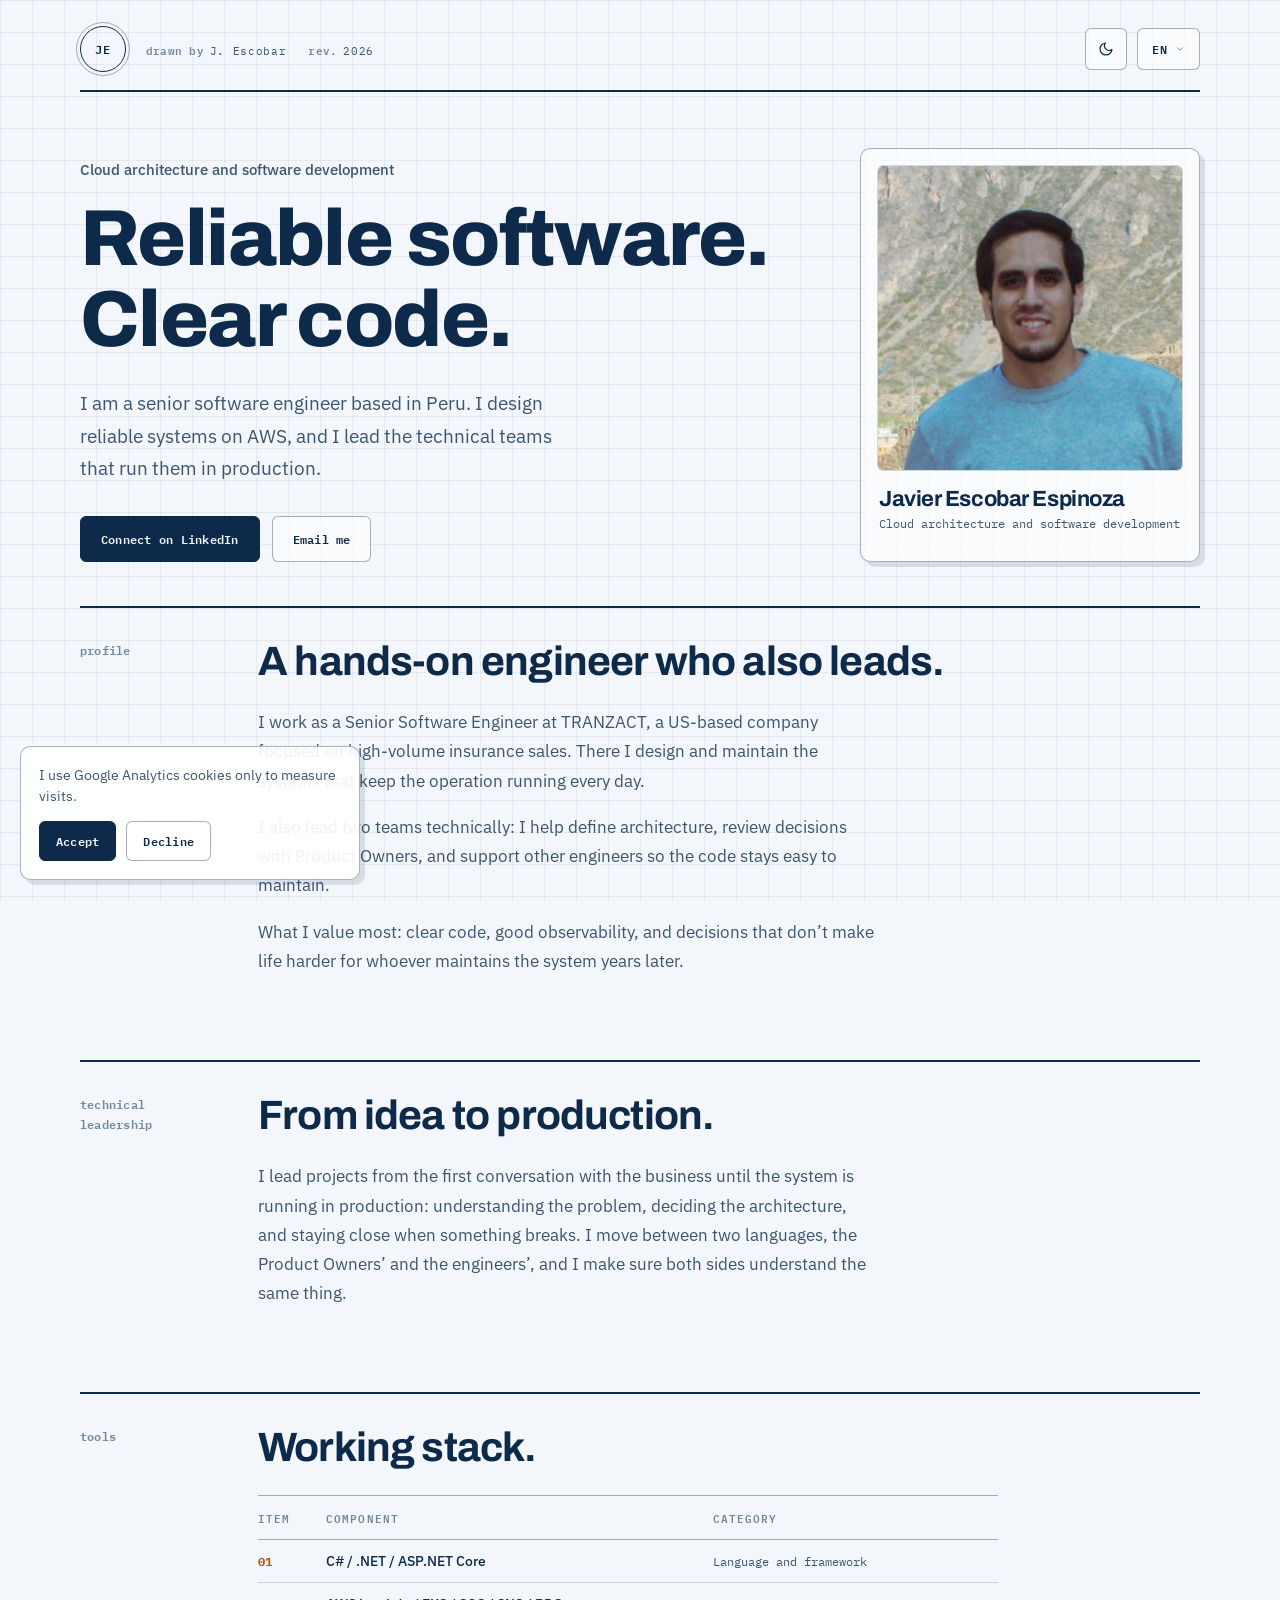
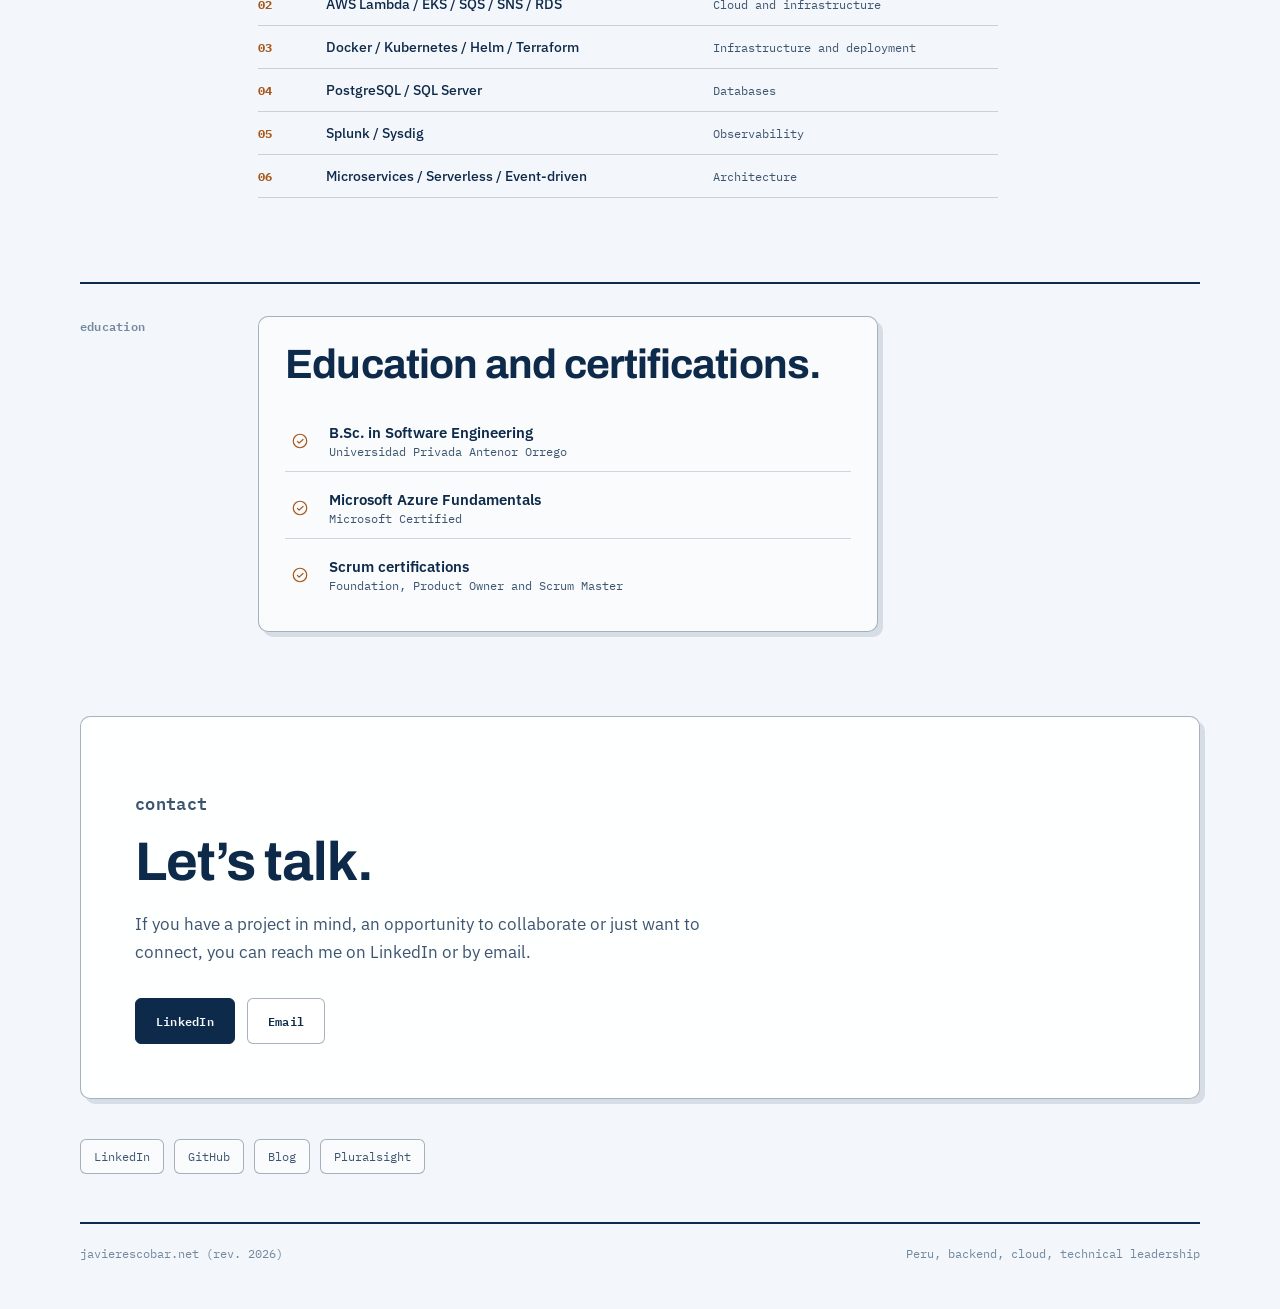
==== en/index.html @ bfb64c65 "Redesign site with blueprint identity, rewrite content, and improve SEO Visual: technical blueprint " ====
<!DOCTYPE html>
<html lang="en" data-theme="dark">

<head>
    <meta charset="UTF-8" />
    <meta name="viewport" content="width=device-width, initial-scale=1.0" />

    <!-- Google Analytics with consent mode: no cookies until the visitor accepts. -->
    <script>
        window.dataLayer = window.dataLayer || [];
        function gtag() { dataLayer.push(arguments); }
        gtag('consent', 'default', {
            analytics_storage: 'denied',
            ad_storage: 'denied',
            ad_user_data: 'denied',
            ad_personalization: 'denied'
        });
        gtag('js', new Date());
        gtag('config', 'G-T27PDGQ6QC');
    </script>
    <script async src="https://www.googletagmanager.com/gtag/js?id=G-T27PDGQ6QC"></script>

    <meta name="description"
        content="Javier Escobar Espinoza, senior software engineer and technical lead based in Peru. Cloud architecture and software development: reliable systems on AWS, from idea to production." />
    <meta name="author" content="Javier Escobar Espinoza" />
    <meta name="theme-color" content="#0e2a4a" />
    <link rel="canonical" href="https://javierescobar.net/en/" />
    <link rel="alternate" hreflang="es" href="https://javierescobar.net/" />
    <link rel="alternate" hreflang="en" href="https://javierescobar.net/en/" />
    <link rel="alternate" hreflang="x-default" href="https://javierescobar.net/" />

    <meta property="og:type" content="profile" />
    <meta property="og:locale" content="en_US" />
    <meta property="og:title" content="Javier Escobar Espinoza, Senior Software Engineer & Technical Lead" />
    <meta property="og:description"
        content="Cloud architecture and software development: reliable systems on AWS, from idea to production." />
    <meta property="og:url" content="https://javierescobar.net/en/" />
    <meta property="og:image" content="https://javierescobar.net/images/javier.jpg" />
    <meta name="twitter:card" content="summary" />
    <meta name="twitter:title" content="Javier Escobar Espinoza, Senior Software Engineer & Technical Lead" />
    <meta name="twitter:description"
        content="Cloud architecture and software development: reliable systems on AWS, from idea to production." />
    <meta name="twitter:image" content="https://javierescobar.net/images/javier.jpg" />

    <title>Javier Escobar Espinoza, Senior Software Engineer & Technical Lead</title>
    <link rel="apple-touch-icon" sizes="180x180" href="/apple-touch-icon.png">
    <link rel="icon" type="image/png" sizes="32x32" href="/favicon-32x32.png">
    <link rel="icon" type="image/png" sizes="16x16" href="/favicon-16x16.png">
    <link rel="manifest" href="/site.webmanifest">
    <link rel="preconnect" href="https://fonts.googleapis.com" />
    <link rel="preconnect" href="https://fonts.gstatic.com" crossorigin />
    <link href="https://fonts.googleapis.com/css2?family=Archivo:wght@700;800&family=IBM+Plex+Mono:wght@400;600;700&family=IBM+Plex+Sans:wght@400;500;600&display=swap"
        rel="stylesheet" />
    <link rel="stylesheet" href="/styles.css" />

    <script>
        // Set theme before paint to avoid a flash of the wrong print.
        (function () {
            try {
                var saved = localStorage.getItem('theme');
                var prefersLight = window.matchMedia('(prefers-color-scheme: light)').matches;
                var theme = saved || (prefersLight ? 'light' : 'dark');
                document.documentElement.setAttribute('data-theme', theme);
            } catch (e) { }
        })();
    </script>

    <script type="application/ld+json">
        {
            "@context": "https://schema.org",
            "@type": "Person",
            "name": "Javier Escobar Espinoza",
            "url": "https://javierescobar.net/",
            "image": "https://javierescobar.net/images/javier.jpg",
            "jobTitle": "Senior Software Engineer & Technical Lead",
            "worksFor": {
                "@type": "Organization",
                "name": "TRANZACT"
            },
            "alumniOf": {
                "@type": "CollegeOrUniversity",
                "name": "Universidad Privada Antenor Orrego"
            },
            "address": {
                "@type": "PostalAddress",
                "addressCountry": "PE"
            },
            "sameAs": [
                "https://linkedin.com/in/javierescobare",
                "https://github.com/javierescobare",
                "https://blog.javierescobar.net",
                "https://app.pluralsight.com/profile/javierescobare"
            ],
            "knowsAbout": [
                "Cloud Architecture",
                ".NET",
                "AWS",
                "Backend Engineering",
                "Distributed Systems",
                "Microservices",
                "Serverless",
                "Event-driven Architecture",
                "Technical Leadership",
                "Software Architecture"
            ]
        }
    </script>
</head>

<body>
    <div class="page-shell">
        <header class="masthead" aria-label="Site header">
            <a class="brand-mark" href="/en/" aria-label="Home, Javier Escobar Espinoza">
                <span>JE</span>
            </a>

            <div class="title-block" aria-hidden="true">
                <span class="tb-field"><b>drawn by</b><span>J. Escobar</span></span>
                <span class="tb-field tb-rev"><b>rev.</b><span id="revYear">2026</span></span>
            </div>

            <div class="masthead-controls">
                <button class="theme-toggle" id="themeToggle" type="button" aria-label="Toggle theme">
                    <svg class="icon-sun" width="16" height="16" viewBox="0 0 24 24" fill="none"
                        stroke="currentColor" stroke-width="1.8" stroke-linecap="round" stroke-linejoin="round"
                        aria-hidden="true">
                        <circle cx="12" cy="12" r="4"></circle>
                        <path
                            d="M12 2v2M12 20v2M4.9 4.9l1.4 1.4M17.7 17.7l1.4 1.4M2 12h2M20 12h2M4.9 19.1l1.4-1.4M17.7 6.3l1.4-1.4">
                        </path>
                    </svg>
                    <svg class="icon-moon" width="16" height="16" viewBox="0 0 24 24" fill="none"
                        stroke="currentColor" stroke-width="1.8" stroke-linecap="round" stroke-linejoin="round"
                        aria-hidden="true">
                        <path d="M21 12.8A9 9 0 1 1 11.2 3a7 7 0 0 0 9.8 9.8z"></path>
                    </svg>
                </button>

                <div class="lang-dropdown" id="langDropdown">
                    <button class="lang-selected" id="langSelected" type="button" aria-haspopup="true"
                        aria-expanded="false" aria-controls="langMenu" aria-label="Language">
                        <span class="lang-code">EN</span>
                        <span class="lang-chevron" aria-hidden="true">
                            <svg width="10" height="10" viewBox="0 0 24 24" fill="none" stroke="currentColor"
                                stroke-width="2.4" stroke-linecap="round" stroke-linejoin="round">
                                <path d="M6 9l6 6 6-6"></path>
                            </svg>
                        </span>
                    </button>
                    <div class="lang-menu" id="langMenu" aria-label="Language">
                        <a class="lang-option" href="/" hreflang="es">Español</a>
                        <a class="lang-option active" href="/en/" aria-current="page">English</a>
                    </div>
                </div>
            </div>
        </header>

        <main>
            <section class="hero" aria-labelledby="hero-title">
                <div class="hero-copy">
                    <p class="eyebrow">Cloud architecture and software development</p>
                    <h1 id="hero-title">Reliable software. Clear code.</h1>
                    <p class="hero-lede">I am a senior software engineer based in Peru. I design reliable systems on
                        AWS, and I lead the technical teams that run them in production.</p>

                    <div class="hero-actions">
                        <a class="btn btn-primary" href="https://linkedin.com/in/javierescobare" target="_blank"
                            rel="noopener">Connect on LinkedIn</a>
                        <a class="btn btn-secondary" href="mailto:javier@javierescobar.net">Email me</a>
                    </div>
                </div>

                <aside class="identity-card" aria-label="Professional snapshot">
                    <div class="portrait-frame">
                        <img src="/images/javier.jpg" alt="Portrait of Javier Escobar Espinoza" width="296"
                            height="296" />
                    </div>
                    <div class="identity-meta">
                        <p class="identity-name">Javier Escobar Espinoza</p>
                        <p class="identity-role">Cloud architecture and software development</p>
                    </div>
                </aside>
            </section>

            <section class="sheet sheet-rule reveal" aria-labelledby="about-title">
                <div class="sheet-tab">
                    <p class="section-kicker">profile</p>
                </div>
                <div class="sheet-body">
                    <h2 id="about-title">A hands-on engineer who also leads.</h2>
                    <div class="prose-block">
                        <p>I work as a Senior Software Engineer at TRANZACT, a US-based company focused on high-volume
                            insurance sales. There I design and maintain the systems that keep the operation running
                            every day.</p>
                        <p>I also lead two teams technically: I help define architecture, review decisions with
                            Product Owners, and support other engineers so the code stays easy to maintain.</p>
                        <p>What I value most: clear code, good observability, and decisions that don’t make life
                            harder for whoever maintains the system years later.</p>
                    </div>
                </div>
            </section>

            <section class="sheet sheet-rule reveal" aria-labelledby="leadership-title">
                <div class="sheet-tab">
                    <p class="section-kicker">technical leadership</p>
                </div>
                <div class="sheet-body">
                    <h2 id="leadership-title">From idea to production.</h2>
                    <div class="prose-block">
                        <p>I lead projects from the first conversation with the business until the system is running
                            in production: understanding the problem, deciding the architecture, and staying close
                            when something breaks. I move between two languages, the Product Owners’ and the
                            engineers’, and I make sure both sides understand the same thing.</p>
                    </div>
                </div>
            </section>

            <section class="sheet sheet-rule reveal" aria-labelledby="stack-title">
                <div class="sheet-tab">
                    <p class="section-kicker">tools</p>
                </div>
                <div class="sheet-body">
                    <h2 id="stack-title">Working stack.</h2>
                    <div class="bom" role="table" aria-label="Technology stack">
                        <div class="bom-row bom-head" role="row">
                            <span role="columnheader">ITEM</span>
                            <span role="columnheader">Component</span>
                            <span role="columnheader">Category</span>
                        </div>
                        <div class="bom-body" role="rowgroup">
                            <div class="bom-row" role="row">
                                <span class="bom-num">01</span>
                                <span>C# / .NET / ASP.NET Core</span>
                                <span>Language and framework</span>
                            </div>
                            <div class="bom-row" role="row">
                                <span class="bom-num">02</span>
                                <span>AWS Lambda / EKS / SQS / SNS / RDS</span>
                                <span>Cloud and infrastructure</span>
                            </div>
                            <div class="bom-row" role="row">
                                <span class="bom-num">03</span>
                                <span>Docker / Kubernetes / Helm / Terraform</span>
                                <span>Infrastructure and deployment</span>
                            </div>
                            <div class="bom-row" role="row">
                                <span class="bom-num">04</span>
                                <span>PostgreSQL / SQL Server</span>
                                <span>Databases</span>
                            </div>
                            <div class="bom-row" role="row">
                                <span class="bom-num">05</span>
                                <span>Splunk / Sysdig</span>
                                <span>Observability</span>
                            </div>
                            <div class="bom-row" role="row">
                                <span class="bom-num">06</span>
                                <span>Microservices / Serverless / Event-driven</span>
                                <span>Architecture</span>
                            </div>
                        </div>
                    </div>
                </div>
            </section>

            <section class="sheet sheet-rule reveal" aria-labelledby="credentials-title">
                <div class="sheet-tab">
                    <p class="section-kicker">education</p>
                </div>
                <div class="sheet-body">
                    <div class="credentials-card">
                        <h2 id="credentials-title">Education and certifications.</h2>
                        <div class="credential-list">
                            <article>
                                <span class="seal" aria-hidden="true">
                                    <svg width="18" height="18" viewBox="0 0 24 24" fill="none" stroke="currentColor"
                                        stroke-width="1.6">
                                        <circle cx="12" cy="12" r="9"></circle>
                                        <path d="M8.5 12.5l2.3 2.3L16 10" stroke-linecap="round"
                                            stroke-linejoin="round"></path>
                                    </svg>
                                </span>
                                <div>
                                    <h3>B.Sc. in Software Engineering</h3>
                                    <p>Universidad Privada Antenor Orrego</p>
                                </div>
                            </article>
                            <article>
                                <span class="seal" aria-hidden="true">
                                    <svg width="18" height="18" viewBox="0 0 24 24" fill="none" stroke="currentColor"
                                        stroke-width="1.6">
                                        <circle cx="12" cy="12" r="9"></circle>
                                        <path d="M8.5 12.5l2.3 2.3L16 10" stroke-linecap="round"
                                            stroke-linejoin="round"></path>
                                    </svg>
                                </span>
                                <div>
                                    <h3>Microsoft Azure Fundamentals</h3>
                                    <p>Microsoft Certified</p>
                                </div>
                            </article>
                            <article>
                                <span class="seal" aria-hidden="true">
                                    <svg width="18" height="18" viewBox="0 0 24 24" fill="none" stroke="currentColor"
                                        stroke-width="1.6">
                                        <circle cx="12" cy="12" r="9"></circle>
                                        <path d="M8.5 12.5l2.3 2.3L16 10" stroke-linecap="round"
                                            stroke-linejoin="round"></path>
                                    </svg>
                                </span>
                                <div>
                                    <h3>Scrum certifications</h3>
                                    <p>Foundation, Product Owner and Scrum Master</p>
                                </div>
                            </article>
                        </div>
                    </div>
                </div>
            </section>

            <section class="contact-card reveal" aria-labelledby="contact-title">
                <p class="section-kicker">contact</p>
                <h2 id="contact-title">Let’s talk.</h2>
                <p>If you have a project in mind, an opportunity to collaborate or just want to connect, you can
                    reach me on LinkedIn or by email.</p>
                <div class="contact-links">
                    <a class="btn btn-primary" href="https://linkedin.com/in/javierescobare" target="_blank"
                        rel="noopener">LinkedIn</a>
                    <a class="btn btn-quiet" href="mailto:javier@javierescobar.net">Email</a>
                </div>
            </section>

            <nav class="socials" aria-label="External links">
                <a href="https://linkedin.com/in/javierescobare" target="_blank" rel="noopener">LinkedIn</a>
                <a href="https://github.com/javierescobare" target="_blank" rel="noopener">GitHub</a>
                <a href="https://blog.javierescobar.net" target="_blank" rel="noopener">Blog</a>
                <a href="https://app.pluralsight.com/profile/javierescobare" target="_blank"
                    rel="noopener">Pluralsight</a>
            </nav>
        </main>

        <footer class="footer">
            <span id="footerRev">javierescobar.net (rev. 2026)</span>
            <span>Peru, backend, cloud, technical leadership</span>
        </footer>
    </div>

    <div class="consent-banner" id="consentBanner" hidden>
        <p>I use Google Analytics cookies only to measure visits.</p>
        <div class="consent-actions">
            <button class="btn btn-primary" id="consentAccept" type="button">Accept</button>
            <button class="btn btn-quiet" id="consentDecline" type="button">Decline</button>
        </div>
    </div>

    <script src="/script.js" defer></script>
</body>

</html>
---- styles.css ----
:root {
    --radius-lg: 10px;
    --radius-md: 6px;
    --ease-out: cubic-bezier(0.23, 1, 0.32, 1);
}

/* ============ Blueprint (dark) ============ */
[data-theme="dark"] {
    --bg: #0e2a4a;
    --bg-strong: #0a2038;
    --surface: rgba(20, 47, 76, 0.66);
    --surface-solid: rgba(17, 41, 68, 0.92);
    --ink: #eaf3ff;
    --muted: #9fc1e0;
    --faint: #5c84a8;
    --line: rgba(234, 243, 255, 0.16);
    --line-strong: rgba(234, 243, 255, 0.34);
    --grid-line: rgba(234, 243, 255, 0.055);
    --accent: #ff9f45;
    --accent-deep: #d97c2b;
    --stamp: #e1614f;
    --shadow-offset: 5px 5px 0 rgba(0, 0, 0, 0.28);
}

/* ============ Whiteprint (light) ============ */
[data-theme="light"] {
    --bg: #f3f6fa;
    --bg-strong: #ffffff;
    --surface: rgba(255, 255, 255, 0.6);
    --surface-solid: rgba(255, 255, 255, 0.92);
    --ink: #0e2a4a;
    --muted: #3d5570;
    --faint: #71889f;
    --line: rgba(14, 42, 74, 0.18);
    --line-strong: rgba(14, 42, 74, 0.36);
    --grid-line: rgba(14, 42, 74, 0.06);
    --accent: #a8571a;
    --accent-deep: #7c3f10;
    --stamp: #ab3a3a;
    --shadow-offset: 5px 5px 0 rgba(14, 42, 74, 0.12);
}

*,
*::before,
*::after {
    box-sizing: border-box;
    margin: 0;
    padding: 0;
}

html {
    background: var(--bg);
}

@media (prefers-reduced-motion: no-preference) {
    html {
        scroll-behavior: smooth;
    }
}

body {
    min-height: 100vh;
    color: var(--ink);
    font-family: "IBM Plex Sans", sans-serif;
    background: var(--bg);
    overflow-x: hidden;
    transition: background 400ms var(--ease-out), color 400ms var(--ease-out);
}

body::before {
    content: "";
    position: fixed;
    inset: 0;
    pointer-events: none;
    background-image:
        linear-gradient(var(--grid-line) 1px, transparent 1px),
        linear-gradient(90deg, var(--grid-line) 1px, transparent 1px);
    background-size: 32px 32px;
    z-index: 0;
}

a {
    color: inherit;
}

button,
a {
    -webkit-tap-highlight-color: transparent;
}

:focus-visible {
    outline: 3px solid color-mix(in srgb, var(--accent) 55%, transparent);
    outline-offset: 4px;
    border-radius: 3px;
}

.page-shell {
    width: min(1120px, calc(100% - 40px));
    margin: 0 auto;
    padding: 26px 0 48px;
    position: relative;
    z-index: 1;
}

/* ============ Masthead / title block ============ */
.masthead {
    display: grid;
    grid-template-columns: auto 1fr auto;
    align-items: center;
    gap: 20px;
    padding-bottom: 18px;
    margin-bottom: 56px;
    border-bottom: 2px solid var(--ink);
}

.brand-mark {
    position: relative;
    width: 46px;
    height: 46px;
    display: inline-grid;
    place-items: center;
    border-radius: 50%;
    border: 1.5px solid var(--ink);
    color: var(--ink);
    text-decoration: none;
    font-family: "IBM Plex Mono", monospace;
    font-size: 12px;
    font-weight: 600;
    letter-spacing: 0.06em;
    transition: transform 160ms var(--ease-out);
}

.brand-mark::before {
    content: "";
    position: absolute;
    inset: -5px;
    border: 1px solid var(--line-strong);
    border-radius: 50%;
}

.title-block {
    display: flex;
    align-items: baseline;
    gap: 22px;
    min-width: 0;
    overflow: hidden;
    font-family: "IBM Plex Mono", monospace;
    font-size: 11px;
    letter-spacing: 0.06em;
}

.tb-field {
    display: inline-flex;
    align-items: baseline;
    gap: 6px;
    white-space: nowrap;
    color: var(--muted);
}

.tb-field b {
    color: var(--faint);
    font-weight: 600;
    letter-spacing: 0.02em;
}

.masthead-controls {
    display: inline-flex;
    align-items: center;
    gap: 10px;
}

.theme-toggle {
    width: 42px;
    height: 42px;
    display: inline-grid;
    place-items: center;
    border: 1.5px solid var(--line-strong);
    border-radius: var(--radius-md);
    background: var(--surface);
    color: var(--ink);
    cursor: pointer;
    transition: border-color 160ms var(--ease-out), transform 160ms var(--ease-out), background 160ms var(--ease-out);
}

.theme-toggle:active {
    transform: scale(0.94);
}

.icon-sun {
    display: none;
}

.icon-moon {
    display: block;
}

[data-theme="dark"] .icon-sun {
    display: block;
}

[data-theme="dark"] .icon-moon {
    display: none;
}

/* ============ Language dropdown ============ */
.lang-dropdown {
    position: relative;
}

.lang-selected,
.lang-option {
    appearance: none;
    border: 0;
    font: inherit;
}

.lang-selected {
    display: inline-flex;
    align-items: center;
    gap: 7px;
    height: 42px;
    border: 1.5px solid var(--line-strong);
    border-radius: var(--radius-md);
    padding: 0 14px;
    background: var(--surface);
    color: var(--ink);
    cursor: pointer;
    font-family: "IBM Plex Mono", monospace;
    font-size: 12px;
    font-weight: 600;
    letter-spacing: 0.08em;
    transition: border-color 160ms var(--ease-out), transform 160ms var(--ease-out), background 160ms var(--ease-out);
}

.lang-selected:active {
    transform: scale(0.97);
}

.lang-chevron {
    display: inline-flex;
    color: var(--faint);
    transition: transform 180ms var(--ease-out);
}

.lang-dropdown.open .lang-chevron {
    transform: rotate(180deg);
}

.lang-menu {
    position: absolute;
    top: calc(100% + 10px);
    right: 0;
    min-width: 150px;
    padding: 7px;
    border: 1.5px solid var(--line-strong);
    border-radius: var(--radius-md);
    background: var(--surface-solid);
    box-shadow: var(--shadow-offset);
    transform-origin: top right;
    opacity: 0;
    transform: translateY(-4px) scale(0.97);
    visibility: hidden;
    pointer-events: none;
    transition: opacity 160ms var(--ease-out), transform 160ms var(--ease-out), visibility 160ms var(--ease-out);
    z-index: 20;
}

.lang-dropdown.open .lang-menu {
    opacity: 1;
    transform: translateY(0) scale(1);
    visibility: visible;
    pointer-events: auto;
}

.lang-option {
    width: 100%;
    display: flex;
    align-items: center;
    gap: 10px;
    padding: 10px 11px;
    border-radius: 4px;
    color: var(--muted);
    background: transparent;
    cursor: pointer;
    font-family: "IBM Plex Mono", monospace;
    font-size: 12px;
    text-align: left;
    text-decoration: none;
    box-sizing: border-box;
    transition: background 140ms var(--ease-out), color 140ms var(--ease-out);
}

.lang-option.active {
    color: var(--accent);
    background: color-mix(in srgb, var(--accent) 14%, transparent);
}

/* ============ Typography ============ */
.eyebrow {
    color: var(--muted);
    font-family: "IBM Plex Sans", sans-serif;
    font-size: 15px;
    font-weight: 500;
}

.section-kicker {
    color: var(--faint);
    font-family: "IBM Plex Mono", monospace;
    font-size: 12px;
    font-weight: 600;
    letter-spacing: 0.02em;
}

h1,
h2 {
    font-family: "Archivo", sans-serif;
    letter-spacing: -0.02em;
    text-wrap: balance;
}

h1 {
    max-width: 16ch;
    font-size: clamp(2.7rem, 6.2vw, 5rem);
    font-weight: 800;
    line-height: 1.02;
}

h2 {
    font-size: clamp(1.7rem, 3.2vw, 2.7rem);
    font-weight: 700;
    line-height: 1.08;
}

/* ============ Hero ============ */
.hero {
    display: grid;
    grid-template-columns: minmax(0, 1fr) 340px;
    gap: 54px;
    align-items: end;
    padding-bottom: 44px;
}

.eyebrow {
    margin-bottom: 20px;
}

.hero-lede {
    max-width: 46ch;
    margin-top: 26px;
    color: var(--muted);
    font-size: clamp(1.02rem, 1.9vw, 1.2rem);
    line-height: 1.68;
}

.hero-actions,
.contact-links {
    display: flex;
    flex-wrap: wrap;
    gap: 12px;
    margin-top: 32px;
}

.btn {
    display: inline-flex;
    min-height: 46px;
    align-items: center;
    justify-content: center;
    border-radius: var(--radius-md);
    padding: 12px 20px;
    font-family: "IBM Plex Mono", monospace;
    font-size: 12px;
    font-weight: 600;
    letter-spacing: 0.02em;
    text-decoration: none;
    cursor: pointer;
    transition: transform 160ms var(--ease-out), background 160ms var(--ease-out), border-color 160ms var(--ease-out), color 160ms var(--ease-out);
}

.btn:active {
    transform: scale(0.97);
}

.btn-primary {
    color: var(--bg);
    background: var(--ink);
    border: 1.5px solid var(--ink);
}

.btn-secondary,
.btn-quiet {
    color: var(--ink);
    border: 1.5px solid var(--line-strong);
    background: var(--surface);
}

/* ============ Identity card ============ */
.identity-card {
    padding: 16px;
    border: 1.5px solid var(--line-strong);
    border-radius: var(--radius-lg);
    background: var(--surface);
    box-shadow: var(--shadow-offset);
}

.portrait-frame {
    position: relative;
    overflow: hidden;
    border-radius: var(--radius-md);
    background: var(--bg-strong);
    border: 1px solid var(--line);
}

.portrait-frame img {
    display: block;
    width: 100%;
    aspect-ratio: 1;
    height: auto;
    object-fit: cover;
    filter: saturate(0.86) contrast(1.02);
}

.identity-meta {
    padding: 16px 2px 14px;
}

.identity-name {
    font-family: "Archivo", sans-serif;
    font-size: 22px;
    font-weight: 700;
    letter-spacing: -0.02em;
}

.identity-role {
    margin-top: 5px;
    color: var(--muted);
    font-family: "IBM Plex Mono", monospace;
    font-size: 12px;
}

/* ============ Sheets (sections) ============ */
.sheet {
    display: grid;
    grid-template-columns: 132px minmax(0, 1fr);
    gap: 30px 46px;
    margin-bottom: 84px;
}

.sheet-rule {
    border-top: 2px solid var(--ink);
    padding-top: 32px;
}

.sheet-tab {
    display: flex;
    flex-direction: column;
    align-items: flex-start;
    gap: 12px;
}

.sheet-body {
    min-width: 0;
}

.sheet-body h2 {
    margin-bottom: 24px;
}

.prose-block {
    display: grid;
    gap: 17px;
    max-width: 62ch;
    color: var(--muted);
    font-size: 17px;
    line-height: 1.72;
}

/* ============ Bill of materials (stack) ============ */
.bom {
    max-width: 74ch;
    border-top: 1.5px solid var(--line-strong);
}

.bom-row {
    display: grid;
    grid-template-columns: 52px minmax(0, 1.3fr) minmax(0, 1fr);
    gap: 16px;
    align-items: baseline;
    padding: 12px 0;
    border-bottom: 1px solid var(--line);
}

.bom-head {
    color: var(--faint);
    font-family: "IBM Plex Mono", monospace;
    font-size: 11px;
    font-weight: 600;
    letter-spacing: 0.1em;
    text-transform: uppercase;
    border-bottom: 1.5px solid var(--line-strong);
}

.bom-num {
    color: var(--accent);
    font-family: "IBM Plex Mono", monospace;
    font-size: 12px;
    font-weight: 700;
}

.bom-body .bom-row span:nth-child(2) {
    color: var(--ink);
    font-size: 14px;
    font-weight: 500;
}

.bom-body .bom-row span:nth-child(3) {
    color: var(--muted);
    font-family: "IBM Plex Mono", monospace;
    font-size: 12px;
}

/* ============ Credentials ============ */
.credentials-card {
    max-width: 620px;
    padding: 26px;
    border: 1.5px solid var(--line-strong);
    border-radius: var(--radius-lg);
    background: var(--surface);
    box-shadow: var(--shadow-offset);
}

.credential-list {
    display: grid;
    gap: 6px;
    margin-top: 22px;
}

.credential-list article {
    display: flex;
    align-items: center;
    gap: 14px;
    padding: 12px 0;
    border-bottom: 1px solid var(--line);
}

.credential-list article:last-child {
    border-bottom: 0;
}

.seal {
    flex: 0 0 auto;
    display: inline-grid;
    place-items: center;
    width: 30px;
    height: 30px;
    border-radius: 50%;
    color: var(--accent);
}

.credential-list h3 {
    font-size: 15px;
    font-weight: 600;
}

.credential-list p {
    margin-top: 2px;
    color: var(--muted);
    font-family: "IBM Plex Mono", monospace;
    font-size: 12px;
}

/* ============ Contact ============ */
.contact-card {
    position: relative;
    padding: clamp(28px, 6vw, 54px);
    margin-bottom: 40px;
    border: 1.5px solid var(--line-strong);
    border-radius: var(--radius-lg);
    background: var(--surface-solid);
    box-shadow: var(--shadow-offset);
}

.contact-card .section-kicker {
    margin-bottom: 16px;
}

.contact-card h2 {
    max-width: 14ch;
    font-size: clamp(2.1rem, 4.4vw, 3.4rem);
}

.contact-card p {
    max-width: 62ch;
    margin-top: 18px;
    color: var(--muted);
    font-size: 17px;
    line-height: 1.66;
}

/* ============ Socials + footer ============ */
.socials {
    display: flex;
    flex-wrap: wrap;
    gap: 10px;
    margin-bottom: 48px;
}

.socials a {
    padding: 9px 13px;
    border: 1.5px solid var(--line-strong);
    border-radius: var(--radius-md);
    color: var(--muted);
    background: var(--surface);
    font-family: "IBM Plex Mono", monospace;
    font-size: 12px;
    text-decoration: none;
    transition: color 140ms var(--ease-out), border-color 140ms var(--ease-out), background 140ms var(--ease-out), transform 140ms var(--ease-out);
}

.socials a:active {
    transform: scale(0.97);
}

.footer {
    display: flex;
    justify-content: space-between;
    gap: 18px;
    padding-top: 22px;
    border-top: 2px solid var(--ink);
    color: var(--faint);
    font-family: "IBM Plex Mono", monospace;
    font-size: 12px;
}

/* ============ Consent banner ============ */
.consent-banner {
    position: fixed;
    left: 20px;
    bottom: 20px;
    z-index: 50;
    max-width: 340px;
    padding: 18px;
    border: 1.5px solid var(--line-strong);
    border-radius: var(--radius-lg);
    background: var(--surface-solid);
    box-shadow: var(--shadow-offset);
}

.consent-banner p {
    color: var(--muted);
    font-size: 14px;
    line-height: 1.5;
}

.consent-actions {
    display: flex;
    gap: 10px;
    margin-top: 14px;
}

.consent-actions .btn {
    min-height: 40px;
    padding: 8px 16px;
}

/* ============ Scroll reveal ============ */
.reveal {
    opacity: 0;
    transform: translateY(18px);
    transition: opacity 600ms var(--ease-out), transform 600ms var(--ease-out);
}

.reveal.is-visible {
    opacity: 1;
    transform: none;
}

/* ============ Hover (fine pointers) ============ */
@media (hover: hover) and (pointer: fine) {

    .brand-mark:hover,
    .lang-selected:hover,
    .theme-toggle:hover,
    .btn:hover,
    .socials a:hover {
        transform: translateY(-1px);
    }

    .lang-selected:hover,
    .theme-toggle:hover,
    .btn-secondary:hover,
    .btn-quiet:hover,
    .socials a:hover {
        border-color: var(--ink);
        background: var(--surface-solid);
    }

    .btn-primary:hover {
        background: var(--accent-deep);
        border-color: var(--accent-deep);
        color: #fff9ed;
    }

    .lang-option:hover {
        background: color-mix(in srgb, var(--accent) 14%, transparent);
        color: var(--accent);
    }

    .bom-row:hover .bom-num {
        color: var(--accent-deep);
    }
}

/* ============ Reduced motion ============ */
@media (prefers-reduced-motion: reduce) {

    *,
    *::before,
    *::after {
        scroll-behavior: auto !important;
        transition-duration: 1ms !important;
        animation-duration: 1ms !important;
    }

    .reveal {
        opacity: 1;
        transform: none;
    }
}

/* ============ Responsive ============ */
@media (max-width: 900px) {
    .masthead {
        margin-bottom: 42px;
    }

    .hero {
        grid-template-columns: 1fr;
        gap: 32px;
        padding-bottom: 40px;
    }

    .identity-card {
        max-width: 400px;
    }

    .sheet {
        grid-template-columns: 1fr;
        gap: 10px;
        margin-bottom: 60px;
    }

    .sheet-tab {
        flex-direction: row;
        align-items: center;
        gap: 14px;
    }


    .bom-row {
        grid-template-columns: 34px minmax(0, 1fr);
    }

    .bom-row span:nth-child(3) {
        grid-column: 2;
    }
}

@media (max-width: 560px) {
    .page-shell {
        width: min(100% - 28px, 1120px);
        padding-top: 18px;
    }

    .masthead {
        margin-bottom: 32px;
        gap: 12px;
    }

    .title-block {
        display: none;
    }

    h1 {
        font-size: clamp(2.4rem, 12vw, 4rem);
    }

    .hero-actions,
    .contact-links {
        align-items: stretch;
        flex-direction: column;
    }

    .btn {
        width: 100%;
    }

    .credentials-card,
    .contact-card {
        border-radius: var(--radius-lg);
    }

    .footer {
        flex-direction: column;
        gap: 8px;
    }

    .consent-banner {
        left: 14px;
        right: 14px;
        bottom: 14px;
        max-width: none;
    }
}
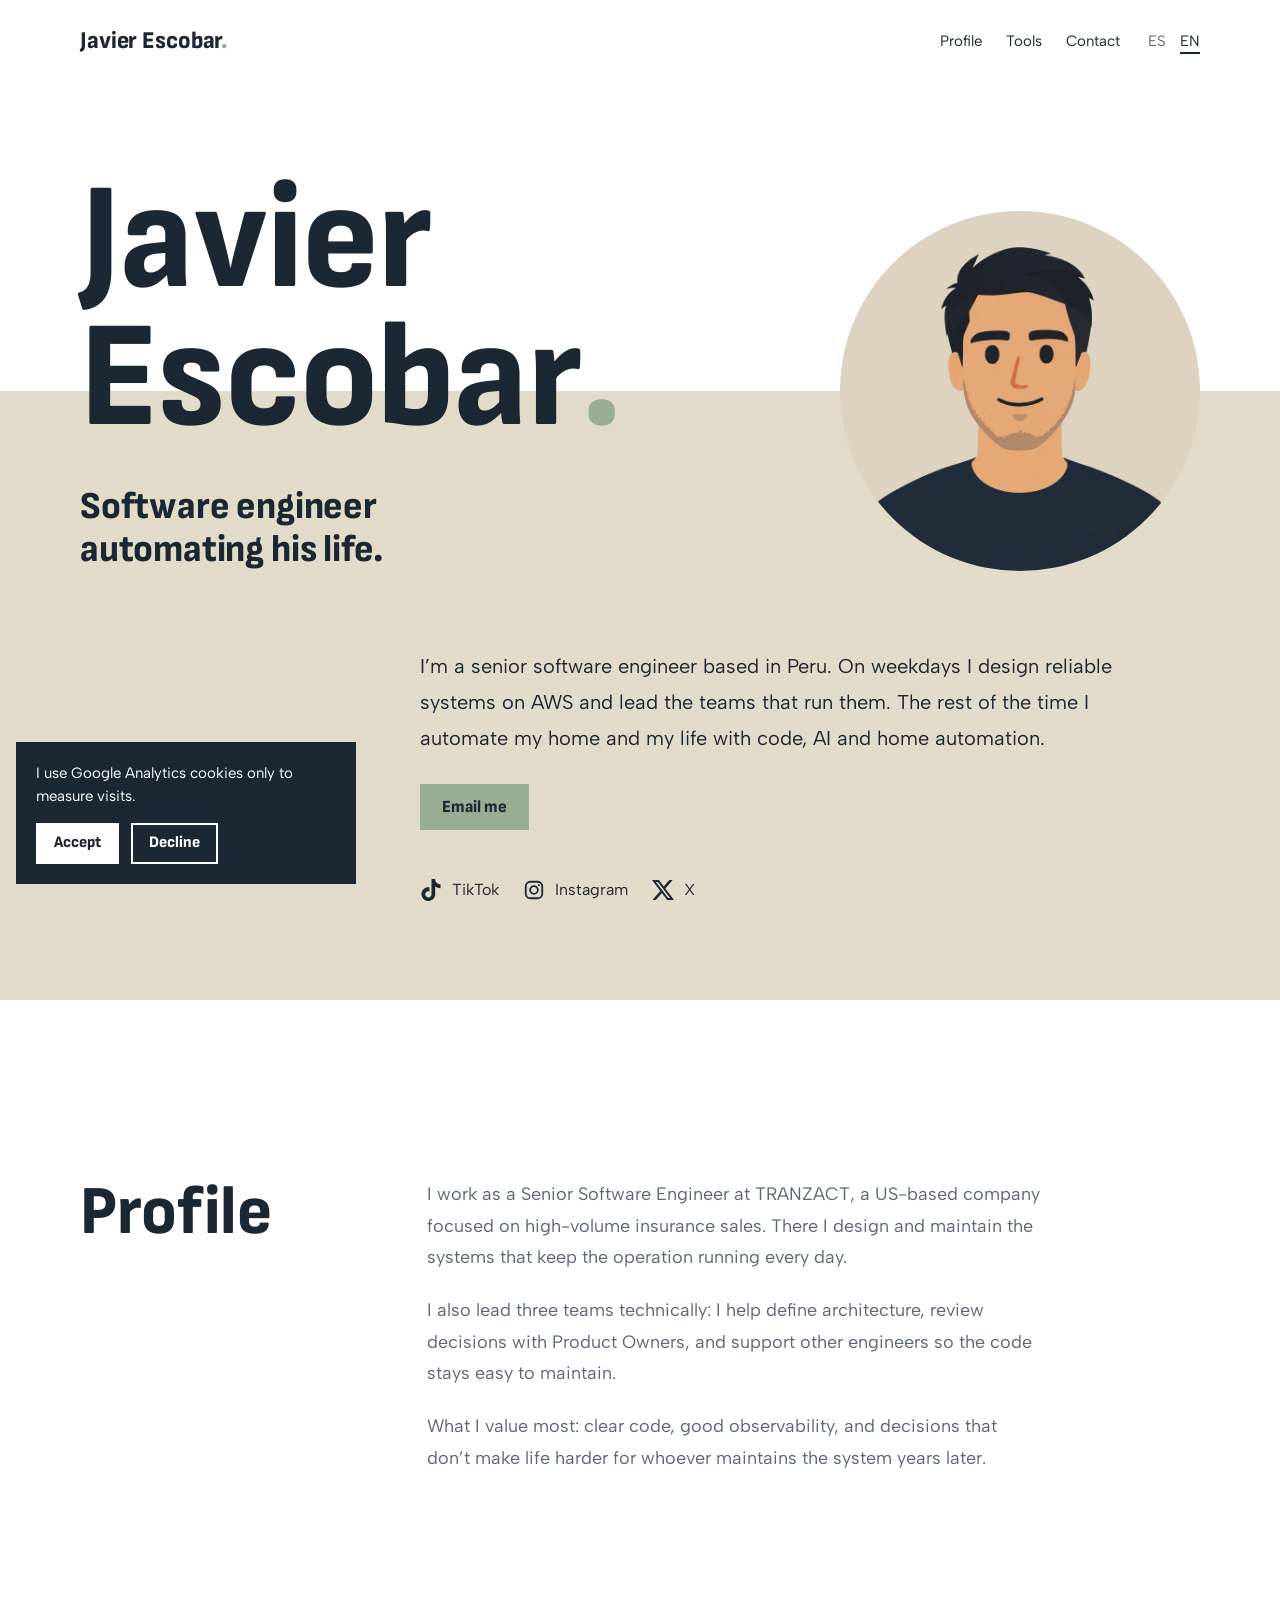
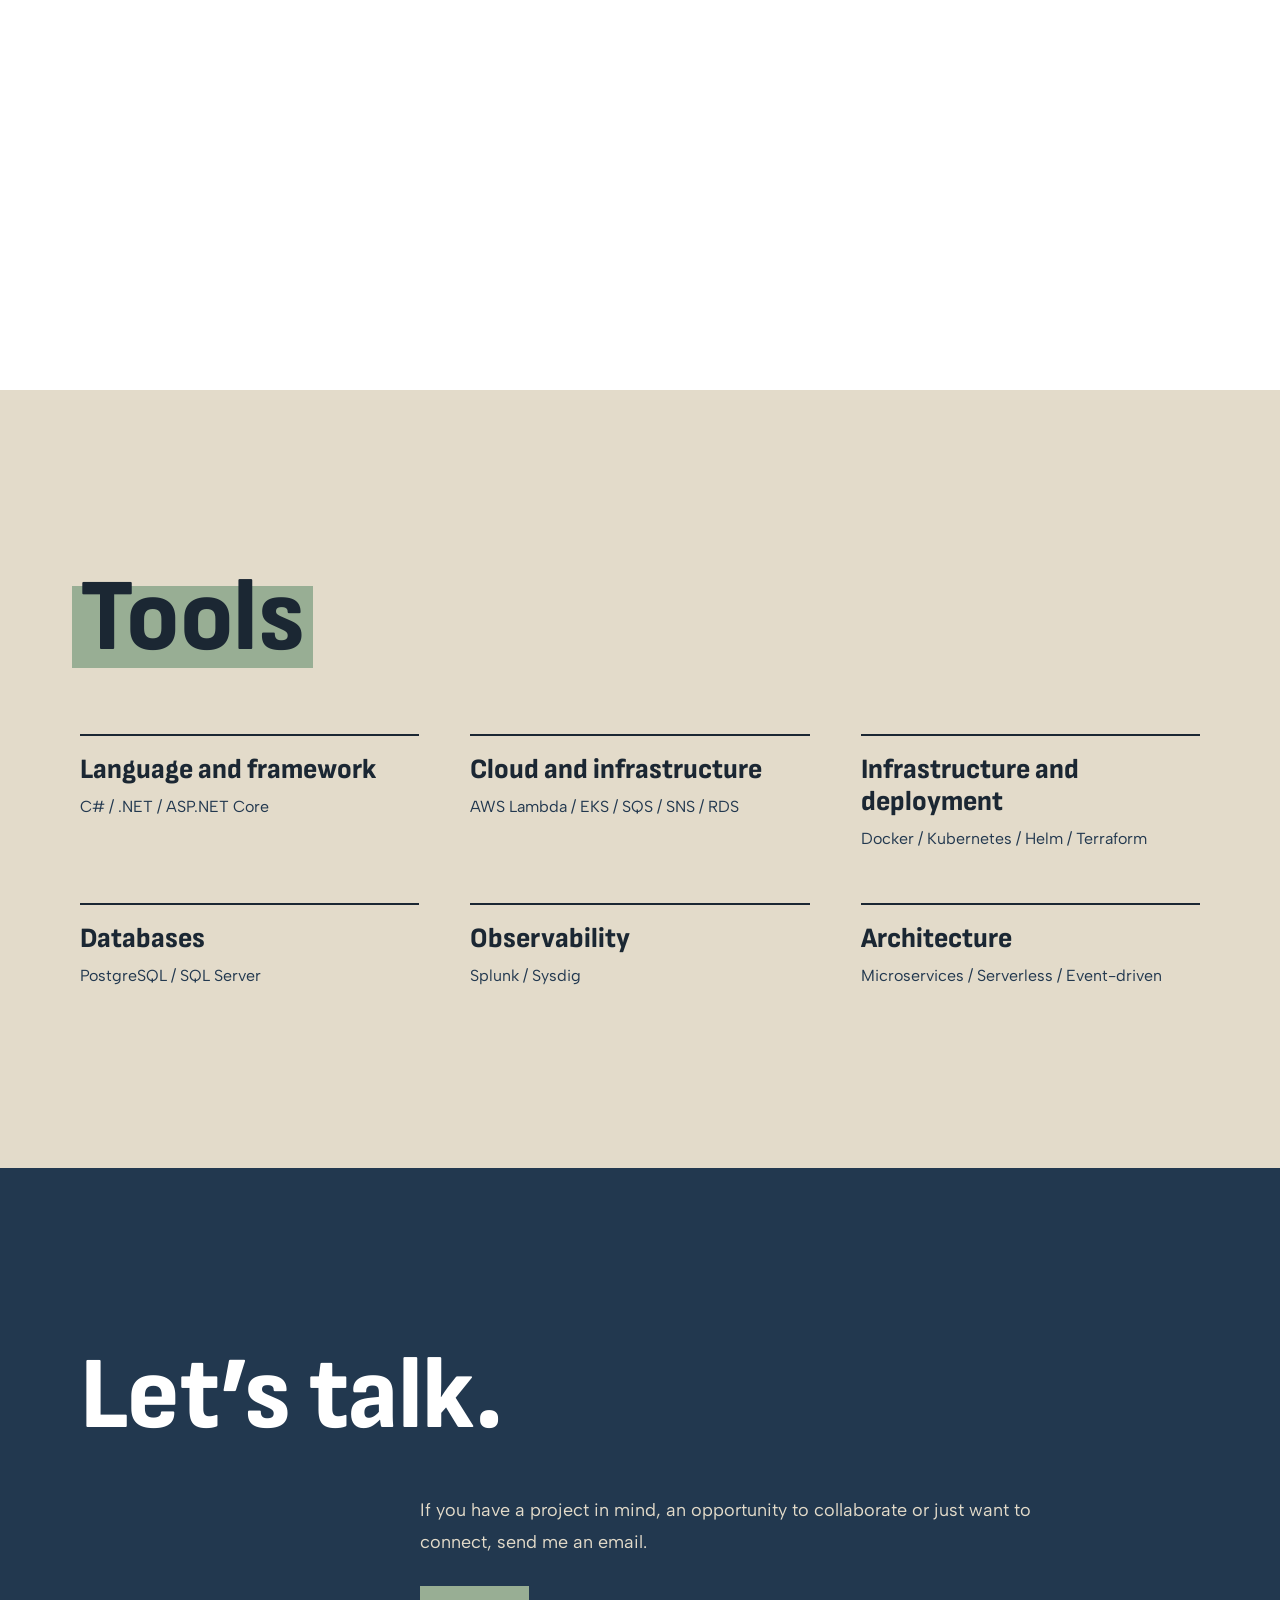
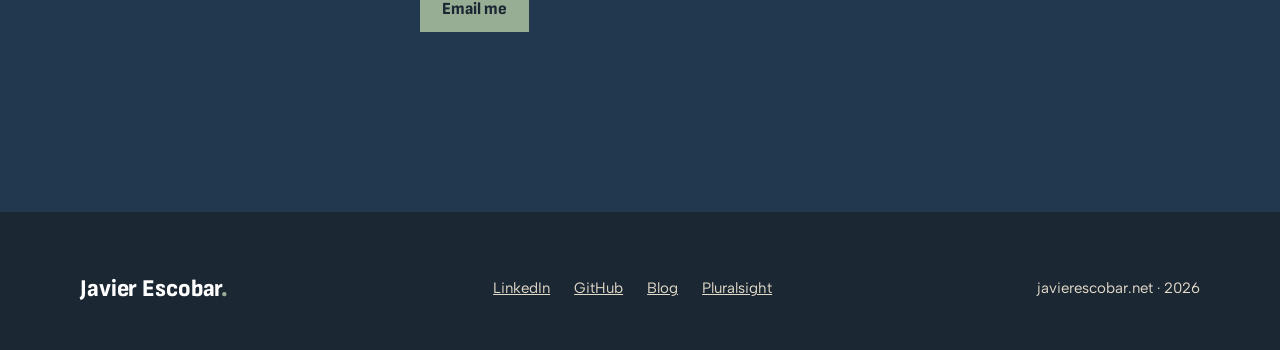
==== commit 65cea70b: "Redesign site with brand identity v5 and add motion Move from the blueprint look to the personal bra" ====
--- a/en/index.html
+++ b/en/index.html
@@ -1,5 +1,5 @@
 <!DOCTYPE html>
-<html lang="en" data-theme="dark">
+<html lang="en">
 
 <head>
     <meta charset="UTF-8" />
@@ -21,9 +21,9 @@
     <script async src="https://www.googletagmanager.com/gtag/js?id=G-T27PDGQ6QC"></script>
 
     <meta name="description"
-        content="Javier Escobar Espinoza, senior software engineer and technical lead based in Peru. Cloud architecture and software development: reliable systems on AWS, from idea to production." />
+        content="Javier Escobar Espinoza, senior software engineer and technical lead based in Peru. I design reliable systems on AWS and automate my home and my life with code, AI and home automation." />
     <meta name="author" content="Javier Escobar Espinoza" />
-    <meta name="theme-color" content="#0e2a4a" />
+    <meta name="theme-color" content="#ffffff" />
     <link rel="canonical" href="https://javierescobar.net/en/" />
     <link rel="alternate" hreflang="es" href="https://javierescobar.net/" />
     <link rel="alternate" hreflang="en" href="https://javierescobar.net/en/" />
@@ -31,47 +31,38 @@
 
     <meta property="og:type" content="profile" />
     <meta property="og:locale" content="en_US" />
-    <meta property="og:title" content="Javier Escobar Espinoza, Senior Software Engineer & Technical Lead" />
+    <meta property="og:title" content="Javier Escobar Espinoza, Senior Software Engineer &amp; Technical Lead" />
     <meta property="og:description"
-        content="Cloud architecture and software development: reliable systems on AWS, from idea to production." />
+        content="Reliable systems on AWS on weekdays. The rest of the time, automating my life." />
     <meta property="og:url" content="https://javierescobar.net/en/" />
-    <meta property="og:image" content="https://javierescobar.net/images/javier.jpg" />
+    <meta property="og:image" content="https://javierescobar.net/images/avatar.jpg" />
     <meta name="twitter:card" content="summary" />
-    <meta name="twitter:title" content="Javier Escobar Espinoza, Senior Software Engineer & Technical Lead" />
+    <meta name="twitter:title" content="Javier Escobar Espinoza, Senior Software Engineer &amp; Technical Lead" />
     <meta name="twitter:description"
-        content="Cloud architecture and software development: reliable systems on AWS, from idea to production." />
-    <meta name="twitter:image" content="https://javierescobar.net/images/javier.jpg" />
-
-    <title>Javier Escobar Espinoza, Senior Software Engineer & Technical Lead</title>
+        content="Reliable systems on AWS on weekdays. The rest of the time, automating my life." />
+    <meta name="twitter:image" content="https://javierescobar.net/images/avatar.jpg" />
+
+    <title>Javier Escobar Espinoza, Senior Software Engineer &amp; Technical Lead</title>
     <link rel="apple-touch-icon" sizes="180x180" href="/apple-touch-icon.png">
     <link rel="icon" type="image/png" sizes="32x32" href="/favicon-32x32.png">
     <link rel="icon" type="image/png" sizes="16x16" href="/favicon-16x16.png">
     <link rel="manifest" href="/site.webmanifest">
     <link rel="preconnect" href="https://fonts.googleapis.com" />
     <link rel="preconnect" href="https://fonts.gstatic.com" crossorigin />
-    <link href="https://fonts.googleapis.com/css2?family=Archivo:wght@700;800&family=IBM+Plex+Mono:wght@400;600;700&family=IBM+Plex+Sans:wght@400;500;600&display=swap"
+    <link href="https://fonts.googleapis.com/css2?family=Albert+Sans:wght@400&family=Sofia+Sans+Semi+Condensed:wght@800&display=swap"
         rel="stylesheet" />
     <link rel="stylesheet" href="/styles.css" />
 
-    <script>
-        // Set theme before paint to avoid a flash of the wrong print.
-        (function () {
-            try {
-                var saved = localStorage.getItem('theme');
-                var prefersLight = window.matchMedia('(prefers-color-scheme: light)').matches;
-                var theme = saved || (prefersLight ? 'light' : 'dark');
-                document.documentElement.setAttribute('data-theme', theme);
-            } catch (e) { }
-        })();
-    </script>
+    <script>document.documentElement.classList.add('js');</script>
 
     <script type="application/ld+json">
         {
             "@context": "https://schema.org",
             "@type": "Person",
             "name": "Javier Escobar Espinoza",
+            "alternateName": "Javier Escobar",
             "url": "https://javierescobar.net/",
-            "image": "https://javierescobar.net/images/javier.jpg",
+            "image": "https://javierescobar.net/images/avatar.jpg",
             "jobTitle": "Senior Software Engineer & Technical Lead",
             "worksFor": {
                 "@type": "Organization",
@@ -86,6 +77,9 @@
                 "addressCountry": "PE"
             },
             "sameAs": [
+                "https://www.tiktok.com/@javierescobare",
+                "https://www.instagram.com/javierescobare",
+                "https://x.com/javierescobare",
                 "https://linkedin.com/in/javierescobare",
                 "https://github.com/javierescobare",
                 "https://blog.javierescobar.net",
@@ -96,6 +90,7 @@
                 ".NET",
                 "AWS",
                 "Backend Engineering",
+                "Home Automation",
                 "Distributed Systems",
                 "Microservices",
                 "Serverless",
@@ -108,248 +103,147 @@
 </head>
 
 <body>
-    <div class="page-shell">
-        <header class="masthead" aria-label="Site header">
-            <a class="brand-mark" href="/en/" aria-label="Home, Javier Escobar Espinoza">
-                <span>JE</span>
-            </a>
-
-            <div class="title-block" aria-hidden="true">
-                <span class="tb-field"><b>drawn by</b><span>J. Escobar</span></span>
-                <span class="tb-field tb-rev"><b>rev.</b><span id="revYear">2026</span></span>
+    <a class="skip" href="#main">Skip to content</a>
+    <div class="wrap">
+        <header>
+            <nav class="nav" aria-label="Main">
+                <a class="wm" translate="no" href="/en/" aria-label="Home, Javier Escobar">Javier Escobar<i>.</i></a>
+                <ul class="nav-links">
+                    <li><a href="#profile">Profile</a></li>
+                    <li><a href="#tools">Tools</a></li>
+                    <li><a href="#contact">Contact</a></li>
+                </ul>
+                <div class="lang" aria-label="Language">
+                    <a href="/" hreflang="es">ES</a>
+                    <a href="/en/" hreflang="en" aria-current="page">EN</a>
+                </div>
+            </nav>
+        </header>
+
+        <main id="main">
+            <div class="cover" aria-labelledby="hero-title">
+                <div>
+                    <h1 id="hero-title" class="in" translate="no">Javier<br>Escobar<span class="dot">.</span></h1>
+                    <p class="tagline in" style="--d: 80ms">Software engineer automating his life.</p>
+                </div>
+                <div class="avatar in" style="--d: 60ms">
+                    <picture>
+                        <source srcset="/images/avatar.webp" type="image/webp" />
+                        <img src="/images/avatar.jpg" alt="Avatar of Javier Escobar" width="600" height="600" fetchpriority="high" />
+                    </picture>
+                    <picture class="laugh" aria-hidden="true">
+                        <source srcset="/images/avatar-risa.webp" type="image/webp" />
+                        <img src="/images/avatar-risa.jpg" alt="" width="600" height="600" decoding="async"
+                            fetchpriority="low" />
+                    </picture>
+                </div>
             </div>
 
-            <div class="masthead-controls">
-                <button class="theme-toggle" id="themeToggle" type="button" aria-label="Toggle theme">
-                    <svg class="icon-sun" width="16" height="16" viewBox="0 0 24 24" fill="none"
-                        stroke="currentColor" stroke-width="1.8" stroke-linecap="round" stroke-linejoin="round"
-                        aria-hidden="true">
-                        <circle cx="12" cy="12" r="4"></circle>
-                        <path
-                            d="M12 2v2M12 20v2M4.9 4.9l1.4 1.4M17.7 17.7l1.4 1.4M2 12h2M20 12h2M4.9 19.1l1.4-1.4M17.7 6.3l1.4-1.4">
-                        </path>
-                    </svg>
-                    <svg class="icon-moon" width="16" height="16" viewBox="0 0 24 24" fill="none"
-                        stroke="currentColor" stroke-width="1.8" stroke-linecap="round" stroke-linejoin="round"
-                        aria-hidden="true">
-                        <path d="M21 12.8A9 9 0 1 1 11.2 3a7 7 0 0 0 9.8 9.8z"></path>
-                    </svg>
-                </button>
-
-                <div class="lang-dropdown" id="langDropdown">
-                    <button class="lang-selected" id="langSelected" type="button" aria-haspopup="true"
-                        aria-expanded="false" aria-controls="langMenu" aria-label="Language">
-                        <span class="lang-code">EN</span>
-                        <span class="lang-chevron" aria-hidden="true">
-                            <svg width="10" height="10" viewBox="0 0 24 24" fill="none" stroke="currentColor"
-                                stroke-width="2.4" stroke-linecap="round" stroke-linejoin="round">
-                                <path d="M6 9l6 6 6-6"></path>
-                            </svg>
-                        </span>
-                    </button>
-                    <div class="lang-menu" id="langMenu" aria-label="Language">
-                        <a class="lang-option" href="/" hreflang="es">Español</a>
-                        <a class="lang-option active" href="/en/" aria-current="page">English</a>
-                    </div>
-                </div>
+            <div class="intro off">
+                <p class="lede in" style="--d: 180ms">I’m a senior software engineer based in Peru. On weekdays I design reliable
+                    systems on AWS and lead the teams that run them. The rest of the time I automate my home
+                    and my life with code, AI and home automation.</p>
+                <div class="actions in" style="--d: 240ms">
+                    <a class="btn btn-primary" href="mailto:javier@javierescobar.net">Email me</a>
+                </div>
+                <ul class="socials in" style="--d: 300ms" aria-label="Social media">
+                    <li><a href="https://www.tiktok.com/@javierescobare" target="_blank" rel="noopener"><svg class="ico" viewBox="0 0 24 24" aria-hidden="true"><path fill="currentColor" d="M12.525.02c1.31-.02 2.61-.01 3.91-.02.08 1.53.63 3.09 1.75 4.17 1.12 1.11 2.7 1.62 4.24 1.79v4.03c-1.44-.05-2.89-.35-4.2-.97-.57-.26-1.1-.59-1.62-.93-.01 2.92.01 5.84-.02 8.75-.08 1.4-.54 2.79-1.35 3.94-1.31 1.92-3.58 3.17-5.91 3.21-1.43.08-2.86-.31-4.08-1.03-2.02-1.19-3.44-3.37-3.65-5.71-.02-.5-.03-1-.01-1.49.18-1.9 1.12-3.72 2.58-4.96 1.66-1.44 3.98-2.13 6.15-1.72.02 1.48-.04 2.96-.04 4.44-.99-.32-2.15-.23-3.02.37-.63.41-1.11 1.04-1.36 1.75-.21.51-.15 1.07-.14 1.61.24 1.64 1.82 3.02 3.5 2.87 1.12-.01 2.19-.66 2.77-1.61.19-.33.4-.67.41-1.06.1-1.79.06-3.57.07-5.36.01-4.03-.01-8.05.02-12.07z"/></svg><span>TikTok</span></a></li>
+                    <li><a href="https://www.instagram.com/javierescobare" target="_blank"
+                            rel="noopener"><svg class="ico" viewBox="0 0 24 24" aria-hidden="true" fill="none" stroke="currentColor" stroke-width="2"><rect x="3" y="3" width="18" height="18" rx="5"/><circle cx="12" cy="12" r="4.2"/><circle cx="17.4" cy="6.6" r="1.1" fill="currentColor" stroke="none"/></svg><span>Instagram</span></a></li>
+                    <li><a href="https://x.com/javierescobare" target="_blank" rel="noopener"><svg class="ico" viewBox="0 0 24 24" aria-hidden="true"><path fill="currentColor" d="M18.901 1.153h3.68l-8.04 9.19L24 22.846h-7.406l-5.8-7.584-6.638 7.584H.474l8.6-9.83L0 1.154h7.594l5.243 6.932ZM17.61 20.644h2.039L6.486 3.24H4.298Z"/></svg><span>X</span></a></li>
+                </ul>
             </div>
-        </header>
-
-        <main>
-            <section class="hero" aria-labelledby="hero-title">
-                <div class="hero-copy">
-                    <p class="eyebrow">Cloud architecture and software development</p>
-                    <h1 id="hero-title">Reliable software. Clear code.</h1>
-                    <p class="hero-lede">I am a senior software engineer based in Peru. I design reliable systems on
-                        AWS, and I lead the technical teams that run them in production.</p>
-
-                    <div class="hero-actions">
-                        <a class="btn btn-primary" href="https://linkedin.com/in/javierescobare" target="_blank"
-                            rel="noopener">Connect on LinkedIn</a>
-                        <a class="btn btn-secondary" href="mailto:javier@javierescobar.net">Email me</a>
-                    </div>
-                </div>
-
-                <aside class="identity-card" aria-label="Professional snapshot">
-                    <div class="portrait-frame">
-                        <img src="/images/javier.jpg" alt="Portrait of Javier Escobar Espinoza" width="296"
-                            height="296" />
-                    </div>
-                    <div class="identity-meta">
-                        <p class="identity-name">Javier Escobar Espinoza</p>
-                        <p class="identity-role">Cloud architecture and software development</p>
-                    </div>
-                </aside>
+
+            <section id="profile" class="split reveal" aria-labelledby="about-title">
+                <h2 id="about-title">Profile</h2>
+                <div class="off prose">
+                    <p>I work as a Senior Software Engineer at TRANZACT, a US-based company focused on high-volume
+                        insurance sales. There I design and maintain the systems that keep the operation running
+                        every day.</p>
+                    <p>I also lead three teams technically: I help define architecture, review decisions with
+                        Product Owners, and support other engineers so the code stays easy to maintain.</p>
+                    <p>What I value most: clear code, good observability, and decisions that don’t make life
+                        harder for whoever maintains the system years later.</p>
+                </div>
             </section>
 
-            <section class="sheet sheet-rule reveal" aria-labelledby="about-title">
-                <div class="sheet-tab">
-                    <p class="section-kicker">profile</p>
-                </div>
-                <div class="sheet-body">
-                    <h2 id="about-title">A hands-on engineer who also leads.</h2>
-                    <div class="prose-block">
-                        <p>I work as a Senior Software Engineer at TRANZACT, a US-based company focused on high-volume
-                            insurance sales. There I design and maintain the systems that keep the operation running
-                            every day.</p>
-                        <p>I also lead two teams technically: I help define architecture, review decisions with
-                            Product Owners, and support other engineers so the code stays easy to maintain.</p>
-                        <p>What I value most: clear code, good observability, and decisions that don’t make life
-                            harder for whoever maintains the system years later.</p>
-                    </div>
+            <section id="leadership" class="split reveal" aria-labelledby="leadership-title">
+                <h2 id="leadership-title">Leadership</h2>
+                <div class="off prose">
+                    <p>I lead projects from the first conversation with the business until the system is running
+                        in production: understanding the problem, deciding the architecture, and staying close
+                        when something breaks. I move between two languages, the Product Owners’ and the
+                        engineers’, and I make sure both sides understand the same thing.</p>
                 </div>
             </section>
-
-            <section class="sheet sheet-rule reveal" aria-labelledby="leadership-title">
-                <div class="sheet-tab">
-                    <p class="section-kicker">technical leadership</p>
-                </div>
-                <div class="sheet-body">
-                    <h2 id="leadership-title">From idea to production.</h2>
-                    <div class="prose-block">
-                        <p>I lead projects from the first conversation with the business until the system is running
-                            in production: understanding the problem, deciding the architecture, and staying close
-                            when something breaks. I move between two languages, the Product Owners’ and the
-                            engineers’, and I make sure both sides understand the same thing.</p>
-                    </div>
-                </div>
-            </section>
-
-            <section class="sheet sheet-rule reveal" aria-labelledby="stack-title">
-                <div class="sheet-tab">
-                    <p class="section-kicker">tools</p>
-                </div>
-                <div class="sheet-body">
-                    <h2 id="stack-title">Working stack.</h2>
-                    <div class="bom" role="table" aria-label="Technology stack">
-                        <div class="bom-row bom-head" role="row">
-                            <span role="columnheader">ITEM</span>
-                            <span role="columnheader">Component</span>
-                            <span role="columnheader">Category</span>
-                        </div>
-                        <div class="bom-body" role="rowgroup">
-                            <div class="bom-row" role="row">
-                                <span class="bom-num">01</span>
-                                <span>C# / .NET / ASP.NET Core</span>
-                                <span>Language and framework</span>
-                            </div>
-                            <div class="bom-row" role="row">
-                                <span class="bom-num">02</span>
-                                <span>AWS Lambda / EKS / SQS / SNS / RDS</span>
-                                <span>Cloud and infrastructure</span>
-                            </div>
-                            <div class="bom-row" role="row">
-                                <span class="bom-num">03</span>
-                                <span>Docker / Kubernetes / Helm / Terraform</span>
-                                <span>Infrastructure and deployment</span>
-                            </div>
-                            <div class="bom-row" role="row">
-                                <span class="bom-num">04</span>
-                                <span>PostgreSQL / SQL Server</span>
-                                <span>Databases</span>
-                            </div>
-                            <div class="bom-row" role="row">
-                                <span class="bom-num">05</span>
-                                <span>Splunk / Sysdig</span>
-                                <span>Observability</span>
-                            </div>
-                            <div class="bom-row" role="row">
-                                <span class="bom-num">06</span>
-                                <span>Microservices / Serverless / Event-driven</span>
-                                <span>Architecture</span>
-                            </div>
-                        </div>
-                    </div>
-                </div>
-            </section>
-
-            <section class="sheet sheet-rule reveal" aria-labelledby="credentials-title">
-                <div class="sheet-tab">
-                    <p class="section-kicker">education</p>
-                </div>
-                <div class="sheet-body">
-                    <div class="credentials-card">
-                        <h2 id="credentials-title">Education and certifications.</h2>
-                        <div class="credential-list">
-                            <article>
-                                <span class="seal" aria-hidden="true">
-                                    <svg width="18" height="18" viewBox="0 0 24 24" fill="none" stroke="currentColor"
-                                        stroke-width="1.6">
-                                        <circle cx="12" cy="12" r="9"></circle>
-                                        <path d="M8.5 12.5l2.3 2.3L16 10" stroke-linecap="round"
-                                            stroke-linejoin="round"></path>
-                                    </svg>
-                                </span>
-                                <div>
-                                    <h3>B.Sc. in Software Engineering</h3>
-                                    <p>Universidad Privada Antenor Orrego</p>
-                                </div>
-                            </article>
-                            <article>
-                                <span class="seal" aria-hidden="true">
-                                    <svg width="18" height="18" viewBox="0 0 24 24" fill="none" stroke="currentColor"
-                                        stroke-width="1.6">
-                                        <circle cx="12" cy="12" r="9"></circle>
-                                        <path d="M8.5 12.5l2.3 2.3L16 10" stroke-linecap="round"
-                                            stroke-linejoin="round"></path>
-                                    </svg>
-                                </span>
-                                <div>
-                                    <h3>Microsoft Azure Fundamentals</h3>
-                                    <p>Microsoft Certified</p>
-                                </div>
-                            </article>
-                            <article>
-                                <span class="seal" aria-hidden="true">
-                                    <svg width="18" height="18" viewBox="0 0 24 24" fill="none" stroke="currentColor"
-                                        stroke-width="1.6">
-                                        <circle cx="12" cy="12" r="9"></circle>
-                                        <path d="M8.5 12.5l2.3 2.3L16 10" stroke-linecap="round"
-                                            stroke-linejoin="round"></path>
-                                    </svg>
-                                </span>
-                                <div>
-                                    <h3>Scrum certifications</h3>
-                                    <p>Foundation, Product Owner and Scrum Master</p>
-                                </div>
-                            </article>
-                        </div>
-                    </div>
-                </div>
-            </section>
-
-            <section class="contact-card reveal" aria-labelledby="contact-title">
-                <p class="section-kicker">contact</p>
-                <h2 id="contact-title">Let’s talk.</h2>
-                <p>If you have a project in mind, an opportunity to collaborate or just want to connect, you can
-                    reach me on LinkedIn or by email.</p>
-                <div class="contact-links">
-                    <a class="btn btn-primary" href="https://linkedin.com/in/javierescobare" target="_blank"
-                        rel="noopener">LinkedIn</a>
-                    <a class="btn btn-quiet" href="mailto:javier@javierescobar.net">Email</a>
-                </div>
-            </section>
-
-            <nav class="socials" aria-label="External links">
-                <a href="https://linkedin.com/in/javierescobare" target="_blank" rel="noopener">LinkedIn</a>
-                <a href="https://github.com/javierescobare" target="_blank" rel="noopener">GitHub</a>
-                <a href="https://blog.javierescobar.net" target="_blank" rel="noopener">Blog</a>
-                <a href="https://app.pluralsight.com/profile/javierescobare" target="_blank"
-                    rel="noopener">Pluralsight</a>
-            </nav>
         </main>
-
-        <footer class="footer">
-            <span id="footerRev">javierescobar.net (rev. 2026)</span>
-            <span>Peru, backend, cloud, technical leadership</span>
-        </footer>
     </div>
+
+    <section id="tools" class="band band-arena reveal" aria-labelledby="stack-title">
+        <div class="wrap">
+            <h2 id="stack-title"><span class="mark">Tools</span></h2>
+            <dl class="stack" aria-label="Technology stack">
+                <div>
+                    <dt>Language and framework</dt>
+                    <dd>C# / .NET / ASP.NET Core</dd>
+                </div>
+                <div>
+                    <dt>Cloud and infrastructure</dt>
+                    <dd>AWS Lambda / EKS / SQS / SNS / RDS</dd>
+                </div>
+                <div>
+                    <dt>Infrastructure and deployment</dt>
+                    <dd>Docker / Kubernetes / Helm / Terraform</dd>
+                </div>
+                <div>
+                    <dt>Databases</dt>
+                    <dd>PostgreSQL / SQL Server</dd>
+                </div>
+                <div>
+                    <dt>Observability</dt>
+                    <dd>Splunk / Sysdig</dd>
+                </div>
+                <div>
+                    <dt>Architecture</dt>
+                    <dd>Microservices / Serverless / Event-driven</dd>
+                </div>
+            </dl>
+        </div>
+    </section>
+
+
+    <section id="contact" class="band band-azul on-dark reveal" aria-labelledby="contact-title">
+        <div class="wrap">
+            <h2 id="contact-title">Let’s talk.</h2>
+            <div class="off">
+                <p>If you have a project in mind, an opportunity to collaborate or just want to connect, send
+                    me an email.</p>
+                <div class="actions">
+                    <a class="btn btn-primary" href="mailto:javier@javierescobar.net">Email me</a>
+                </div>
+            </div>
+        </div>
+    </section>
+
+    <footer class="footer band-tinta on-dark">
+        <div class="wrap">
+            <span class="wm" translate="no">Javier Escobar<i>.</i></span>
+            <ul class="ext" aria-label="External links">
+                <li><a href="https://linkedin.com/in/javierescobare" target="_blank" rel="noopener">LinkedIn</a></li>
+                <li><a href="https://github.com/javierescobare" target="_blank" rel="noopener">GitHub</a></li>
+                <li><a href="https://blog.javierescobar.net" target="_blank" rel="noopener">Blog</a></li>
+                <li><a href="https://app.pluralsight.com/profile/javierescobare" target="_blank"
+                        rel="noopener">Pluralsight</a></li>
+            </ul>
+            <p id="footerRev">javierescobar.net · 2026</p>
+        </div>
+    </footer>
 
     <div class="consent-banner" id="consentBanner" hidden>
         <p>I use Google Analytics cookies only to measure visits.</p>
         <div class="consent-actions">
-            <button class="btn btn-primary" id="consentAccept" type="button">Accept</button>
-            <button class="btn btn-quiet" id="consentDecline" type="button">Decline</button>
+            <button class="btn" id="consentAccept" type="button">Accept</button>
+            <button class="btn btn-outline" id="consentDecline" type="button">Decline</button>
         </div>
     </div>
 
--- a/styles.css
+++ b/styles.css
@@ -1,55 +1,33 @@
+/* Identidad visual v5: editorial asimétrico. Títulos enormes a la izquierda,
+   texto en una columna desplazada a la derecha, mucho aire entre secciones y
+   nada enmarcado. Los bloques de color son los únicos rectángulos. */
+
 :root {
-    --radius-lg: 10px;
-    --radius-md: 6px;
+    --fondo: #ffffff;
+    --arena: #e3dbca;
+    --azul: #22384f;
+    --tinta: #1b2733;
+    --salvia: #98ae94;
+    --muted: #5c6873;
+    --display: "Sofia Sans Semi Condensed", system-ui, sans-serif;
+    --body: "Albert Sans", system-ui, sans-serif;
     --ease-out: cubic-bezier(0.23, 1, 0.32, 1);
-}
-
-/* ============ Blueprint (dark) ============ */
-[data-theme="dark"] {
-    --bg: #0e2a4a;
-    --bg-strong: #0a2038;
-    --surface: rgba(20, 47, 76, 0.66);
-    --surface-solid: rgba(17, 41, 68, 0.92);
-    --ink: #eaf3ff;
-    --muted: #9fc1e0;
-    --faint: #5c84a8;
-    --line: rgba(234, 243, 255, 0.16);
-    --line-strong: rgba(234, 243, 255, 0.34);
-    --grid-line: rgba(234, 243, 255, 0.055);
-    --accent: #ff9f45;
-    --accent-deep: #d97c2b;
-    --stamp: #e1614f;
-    --shadow-offset: 5px 5px 0 rgba(0, 0, 0, 0.28);
-}
-
-/* ============ Whiteprint (light) ============ */
-[data-theme="light"] {
-    --bg: #f3f6fa;
-    --bg-strong: #ffffff;
-    --surface: rgba(255, 255, 255, 0.6);
-    --surface-solid: rgba(255, 255, 255, 0.92);
-    --ink: #0e2a4a;
-    --muted: #3d5570;
-    --faint: #71889f;
-    --line: rgba(14, 42, 74, 0.18);
-    --line-strong: rgba(14, 42, 74, 0.36);
-    --grid-line: rgba(14, 42, 74, 0.06);
-    --accent: #a8571a;
-    --accent-deep: #7c3f10;
-    --stamp: #ab3a3a;
-    --shadow-offset: 5px 5px 0 rgba(14, 42, 74, 0.12);
+    --gutter: max(16px, env(safe-area-inset-left, 0px));
+    --section-space: clamp(96px, 14vw, 184px);
+    --av: clamp(200px, 30vw, 360px);
+    color-scheme: light;
 }
 
 *,
 *::before,
 *::after {
     box-sizing: border-box;
-    margin: 0;
-    padding: 0;
 }
 
 html {
-    background: var(--bg);
+    background: var(--fondo);
+    /* el aviso de cookies queda abajo: que no tape lo que se enfoca con el teclado */
+    scroll-padding-bottom: 160px;
 }
 
 @media (prefers-reduced-motion: no-preference) {
@@ -59,755 +37,707 @@
 }
 
 body {
-    min-height: 100vh;
-    color: var(--ink);
-    font-family: "IBM Plex Sans", sans-serif;
-    background: var(--bg);
+    margin: 0;
+    background: var(--fondo);
+    color: var(--tinta);
+    font-family: var(--body);
+    font-weight: 400;
+    font-size: 18px;
+    line-height: 1.75;
     overflow-x: hidden;
-    transition: background 400ms var(--ease-out), color 400ms var(--ease-out);
-}
-
-body::before {
-    content: "";
-    position: fixed;
-    inset: 0;
-    pointer-events: none;
-    background-image:
-        linear-gradient(var(--grid-line) 1px, transparent 1px),
-        linear-gradient(90deg, var(--grid-line) 1px, transparent 1px);
-    background-size: 32px 32px;
-    z-index: 0;
+}
+
+h1,
+h2,
+h3 {
+    margin: 0;
+    font-family: var(--display);
+    font-weight: 800;
+    text-wrap: balance;
+}
+
+p {
+    margin: 0 0 1.2em;
+    max-width: 56ch;
 }
 
 a {
     color: inherit;
 }
 
-button,
-a {
+button {
+    font: inherit;
+}
+
+a,
+button {
+    touch-action: manipulation;
     -webkit-tap-highlight-color: transparent;
 }
 
+.skip {
+    position: absolute;
+    left: 16px;
+    top: -100px;
+    z-index: 60;
+    padding: 10px 18px;
+    background: var(--tinta);
+    color: var(--fondo);
+    font-family: var(--display);
+    font-weight: 800;
+    text-decoration: none;
+}
+
+.skip:focus {
+    top: 16px;
+}
+
 :focus-visible {
-    outline: 3px solid color-mix(in srgb, var(--accent) 55%, transparent);
+    outline: 3px solid var(--azul);
     outline-offset: 4px;
-    border-radius: 3px;
-}
-
-.page-shell {
-    width: min(1120px, calc(100% - 40px));
+}
+
+.on-dark :focus-visible,
+.consent-banner :focus-visible {
+    outline-color: var(--fondo);
+}
+
+.wrap {
+    width: 100%;
+    max-width: calc(1120px + 2 * var(--gutter));
     margin: 0 auto;
-    padding: 26px 0 48px;
+    padding-inline: var(--gutter);
+}
+
+.dot {
+    color: var(--salvia);
+}
+
+/* ============ Logotipo ============ */
+.wm {
+    font-family: var(--display);
+    font-weight: 800;
+    letter-spacing: -0.005em;
+    white-space: nowrap;
+    text-decoration: none;
+}
+
+.wm i {
+    font-style: normal;
+    color: var(--salvia);
+}
+
+/* ============ Navegación ============ */
+.nav {
+    display: flex;
+    align-items: center;
+    flex-wrap: wrap;
+    gap: 8px 28px;
+    padding-block: 22px;
+    font-size: 15px;
+}
+
+.nav .wm {
+    margin-right: auto;
+    font-size: 24px;
+    line-height: 1;
+}
+
+.nav-links {
+    display: flex;
+    flex-wrap: wrap;
+    gap: 4px 24px;
+    margin: 0;
+    padding: 0;
+    list-style: none;
+}
+
+.nav a:not(.wm) {
+    text-decoration: none;
+    padding-block: 6px;
+}
+
+.lang {
+    display: flex;
+    gap: 14px;
+    color: var(--muted);
+}
+
+.lang a[aria-current="page"] {
+    color: var(--tinta);
+    text-decoration: underline;
+    text-decoration-thickness: 2px;
+    text-underline-offset: 6px;
+}
+
+/* ============ Titulares y texto ============ */
+h2 {
+    font-size: clamp(44px, 8vw, 104px);
+    line-height: 0.98;
+    letter-spacing: -0.005em;
+    margin-bottom: clamp(36px, 5vw, 64px);
+}
+
+h3 {
+    font-size: clamp(22px, 2.6vw, 28px);
+    line-height: 1.15;
+    letter-spacing: -0.005em;
+    margin-bottom: 10px;
+}
+
+.off {
+    padding-left: clamp(0px, 31%, 340px);
+}
+
+section {
+    padding-top: var(--section-space);
+}
+
+.band {
+    padding-block: var(--section-space);
+}
+
+.band-arena {
+    background: var(--arena);
+}
+
+.band-azul {
+    background: var(--azul);
+    color: var(--fondo);
+}
+
+.band-tinta {
+    background: var(--tinta);
+    color: var(--fondo);
+}
+
+/* ============ Portada ============ */
+.cover {
     position: relative;
-    z-index: 1;
-}
-
-/* ============ Masthead / title block ============ */
-.masthead {
+    z-index: 0;
     display: grid;
-    grid-template-columns: auto 1fr auto;
-    align-items: center;
-    gap: 20px;
-    padding-bottom: 18px;
-    margin-bottom: 56px;
-    border-bottom: 2px solid var(--ink);
-}
-
-.brand-mark {
-    position: relative;
-    width: 46px;
-    height: 46px;
-    display: inline-grid;
-    place-items: center;
-    border-radius: 50%;
-    border: 1.5px solid var(--ink);
-    color: var(--ink);
-    text-decoration: none;
-    font-family: "IBM Plex Mono", monospace;
-    font-size: 12px;
-    font-weight: 600;
-    letter-spacing: 0.06em;
-    transition: transform 160ms var(--ease-out);
-}
-
-.brand-mark::before {
+    grid-template-columns: minmax(0, 1.5fr) minmax(0, 1fr);
+    gap: 48px;
+    align-items: end;
+    padding-top: clamp(40px, 7vw, 96px);
+}
+
+/* banda de arena que sale por detrás de la mitad inferior del avatar y sigue bajo la introducción */
+.cover::before,
+.intro::before {
     content: "";
     position: absolute;
-    inset: -5px;
-    border: 1px solid var(--line-strong);
+    z-index: -1;
+    left: 50%;
+    width: 100vw;
+    transform: translateX(-50%);
+    background: var(--arena);
+}
+
+/* 1px de solape para que no asome una línea clara entre las dos mitades de la banda */
+.cover::before {
+    bottom: -1px;
+    height: calc(var(--av) / 2 + 1px);
+}
+
+.intro::before {
+    top: 0;
+    bottom: 0;
+}
+
+.cover h1 {
+    font-size: clamp(56px, 12vw, 150px);
+    line-height: 0.92;
+    letter-spacing: -0.005em;
+}
+
+.tagline {
+    max-width: 22ch;
+    margin: clamp(24px, 3vw, 40px) 0 0;
+    font-family: var(--display);
+    font-weight: 800;
+    font-size: clamp(24px, 3.2vw, 38px);
+    line-height: 1.12;
+    letter-spacing: -0.005em;
+    text-wrap: balance;
+}
+
+.avatar {
+    width: var(--av);
+    margin-left: auto;
+    aspect-ratio: 1;
+    overflow: hidden;
     border-radius: 50%;
-}
-
-.title-block {
+    background: var(--arena);
+    position: relative;
+}
+
+/* segunda expresión del avatar, encima de la base; aparece al pasar el cursor */
+.avatar .laugh {
+    position: absolute;
+    inset: 0;
+    opacity: 0;
+    pointer-events: none;
+    transition: opacity 160ms ease;
+}
+
+/* el retrato trae un borde blanco fino; el zoom lo deja fuera del círculo */
+.avatar img {
+    display: block;
+    width: 100%;
+    height: 100%;
+    object-fit: cover;
+    transform: scale(1.09);
+}
+
+.intro {
+    position: relative;
+    z-index: 0;
+    padding-top: clamp(40px, 6vw, 80px);
+    padding-bottom: clamp(56px, 7vw, 96px);
+}
+
+.intro .lede {
+    font-size: 20px;
+    line-height: 1.8;
+    max-width: 54ch;
+}
+
+/* ============ Botones y enlaces ============ */
+.actions {
     display: flex;
-    align-items: baseline;
-    gap: 22px;
-    min-width: 0;
-    overflow: hidden;
-    font-family: "IBM Plex Mono", monospace;
-    font-size: 11px;
-    letter-spacing: 0.06em;
-}
-
-.tb-field {
-    display: inline-flex;
-    align-items: baseline;
-    gap: 6px;
-    white-space: nowrap;
-    color: var(--muted);
-}
-
-.tb-field b {
-    color: var(--faint);
-    font-weight: 600;
-    letter-spacing: 0.02em;
-}
-
-.masthead-controls {
+    flex-wrap: wrap;
+    gap: 16px 28px;
+    align-items: center;
+    margin-top: 28px;
+}
+
+.btn {
+    display: inline-block;
+    padding: 12px 22px;
+    font-family: var(--display);
+    font-weight: 800;
+    font-size: 17px;
+    line-height: 1.3;
+    text-decoration: none;
+    cursor: pointer;
+    border: 0;
+    transition: transform 160ms cubic-bezier(0.23, 1, 0.32, 1);
+}
+
+.btn:active {
+    transform: scale(0.97);
+}
+
+.btn-primary {
+    background: var(--salvia);
+    color: var(--tinta);
+}
+
+.ico {
+    width: 22px;
+    height: 22px;
+    flex: none;
+    transition: transform 160ms var(--ease-out);
+}
+
+.socials {
+    display: flex;
+    flex-wrap: wrap;
+    gap: 6px 24px;
+    margin: 40px 0 0;
+    padding: 0;
+    list-style: none;
+    font-size: 16px;
+}
+
+.socials a {
     display: inline-flex;
     align-items: center;
     gap: 10px;
-}
-
-.theme-toggle {
-    width: 42px;
-    height: 42px;
-    display: inline-grid;
-    place-items: center;
-    border: 1.5px solid var(--line-strong);
-    border-radius: var(--radius-md);
-    background: var(--surface);
-    color: var(--ink);
-    cursor: pointer;
-    transition: border-color 160ms var(--ease-out), transform 160ms var(--ease-out), background 160ms var(--ease-out);
-}
-
-.theme-toggle:active {
-    transform: scale(0.94);
-}
-
-.icon-sun {
-    display: none;
-}
-
-.icon-moon {
-    display: block;
-}
-
-[data-theme="dark"] .icon-sun {
-    display: block;
-}
-
-[data-theme="dark"] .icon-moon {
-    display: none;
-}
-
-/* ============ Language dropdown ============ */
-.lang-dropdown {
+    padding-block: 6px;
+    text-decoration: underline;
+    text-decoration-thickness: 2px;
+    text-decoration-color: transparent;
+    text-underline-offset: 5px;
+    transition: text-decoration-color 160ms ease;
+}
+
+/* ============ Perfil y liderazgo ============ */
+.prose p {
+    color: var(--muted);
+}
+
+.prose p:last-child {
+    margin-bottom: 0;
+}
+
+/* ============ Herramientas (banda de arena) ============ */
+.stack {
+    display: grid;
+    grid-template-columns: repeat(auto-fit, minmax(300px, 1fr));
+    gap: clamp(32px, 4vw, 56px);
+    margin: 0;
+}
+
+.stack div {
+    min-width: 0;
+}
+
+.stack > div {
     position: relative;
-}
-
-.lang-selected,
-.lang-option {
-    appearance: none;
-    border: 0;
-    font: inherit;
-}
-
-.lang-selected {
-    display: inline-flex;
-    align-items: center;
-    gap: 7px;
-    height: 42px;
-    border: 1.5px solid var(--line-strong);
-    border-radius: var(--radius-md);
-    padding: 0 14px;
-    background: var(--surface);
-    color: var(--ink);
-    cursor: pointer;
-    font-family: "IBM Plex Mono", monospace;
-    font-size: 12px;
-    font-weight: 600;
-    letter-spacing: 0.08em;
-    transition: border-color 160ms var(--ease-out), transform 160ms var(--ease-out), background 160ms var(--ease-out);
-}
-
-.lang-selected:active {
-    transform: scale(0.97);
-}
-
-.lang-chevron {
-    display: inline-flex;
-    color: var(--faint);
-    transition: transform 180ms var(--ease-out);
-}
-
-.lang-dropdown.open .lang-chevron {
-    transform: rotate(180deg);
-}
-
-.lang-menu {
+    padding-top: 20px;
+}
+
+/* línea fina sobre cada categoría; se dibuja de izquierda a derecha al aparecer */
+.stack > div::before {
+    content: "";
     position: absolute;
-    top: calc(100% + 10px);
+    top: 0;
+    left: 0;
     right: 0;
-    min-width: 150px;
-    padding: 7px;
-    border: 1.5px solid var(--line-strong);
-    border-radius: var(--radius-md);
-    background: var(--surface-solid);
-    box-shadow: var(--shadow-offset);
-    transform-origin: top right;
-    opacity: 0;
-    transform: translateY(-4px) scale(0.97);
-    visibility: hidden;
-    pointer-events: none;
-    transition: opacity 160ms var(--ease-out), transform 160ms var(--ease-out), visibility 160ms var(--ease-out);
-    z-index: 20;
-}
-
-.lang-dropdown.open .lang-menu {
-    opacity: 1;
-    transform: translateY(0) scale(1);
-    visibility: visible;
-    pointer-events: auto;
-}
-
-.lang-option {
-    width: 100%;
-    display: flex;
-    align-items: center;
-    gap: 10px;
-    padding: 10px 11px;
-    border-radius: 4px;
-    color: var(--muted);
-    background: transparent;
-    cursor: pointer;
-    font-family: "IBM Plex Mono", monospace;
-    font-size: 12px;
-    text-align: left;
-    text-decoration: none;
-    box-sizing: border-box;
-    transition: background 140ms var(--ease-out), color 140ms var(--ease-out);
-}
-
-.lang-option.active {
-    color: var(--accent);
-    background: color-mix(in srgb, var(--accent) 14%, transparent);
-}
-
-/* ============ Typography ============ */
-.eyebrow {
-    color: var(--muted);
-    font-family: "IBM Plex Sans", sans-serif;
+    height: 2px;
+    background: var(--tinta);
+}
+
+.stack dt {
+    margin-bottom: 8px;
+    font-family: var(--display);
+    font-weight: 800;
+    font-size: clamp(22px, 2.6vw, 28px);
+    line-height: 1.15;
+}
+
+.stack dd {
+    margin: 0;
+    color: var(--azul);
+    font-size: 16px;
+    line-height: 1.6;
+}
+
+/* ============ Contacto (banda azul noche) ============ */
+.band-azul h2 {
+    margin-bottom: clamp(28px, 4vw, 48px);
+}
+
+.band-azul p {
+    color: var(--arena);
+}
+
+/* ============ Pie ============ */
+.footer {
+    padding-block: 56px 40px;
     font-size: 15px;
-    font-weight: 500;
-}
-
-.section-kicker {
-    color: var(--faint);
-    font-family: "IBM Plex Mono", monospace;
-    font-size: 12px;
-    font-weight: 600;
-    letter-spacing: 0.02em;
-}
-
-h1,
-h2 {
-    font-family: "Archivo", sans-serif;
-    letter-spacing: -0.02em;
-    text-wrap: balance;
-}
-
-h1 {
-    max-width: 16ch;
-    font-size: clamp(2.7rem, 6.2vw, 5rem);
-    font-weight: 800;
-    line-height: 1.02;
-}
-
-h2 {
-    font-size: clamp(1.7rem, 3.2vw, 2.7rem);
-    font-weight: 700;
-    line-height: 1.08;
-}
-
-/* ============ Hero ============ */
-.hero {
-    display: grid;
-    grid-template-columns: minmax(0, 1fr) 340px;
-    gap: 54px;
-    align-items: end;
-    padding-bottom: 44px;
-}
-
-.eyebrow {
-    margin-bottom: 20px;
-}
-
-.hero-lede {
-    max-width: 46ch;
-    margin-top: 26px;
-    color: var(--muted);
-    font-size: clamp(1.02rem, 1.9vw, 1.2rem);
-    line-height: 1.68;
-}
-
-.hero-actions,
-.contact-links {
+    color: var(--arena);
+}
+
+.footer .wrap {
     display: flex;
     flex-wrap: wrap;
-    gap: 12px;
-    margin-top: 32px;
-}
-
-.btn {
-    display: inline-flex;
-    min-height: 46px;
     align-items: center;
-    justify-content: center;
-    border-radius: var(--radius-md);
-    padding: 12px 20px;
-    font-family: "IBM Plex Mono", monospace;
-    font-size: 12px;
-    font-weight: 600;
-    letter-spacing: 0.02em;
-    text-decoration: none;
-    cursor: pointer;
-    transition: transform 160ms var(--ease-out), background 160ms var(--ease-out), border-color 160ms var(--ease-out), color 160ms var(--ease-out);
-}
-
-.btn:active {
-    transform: scale(0.97);
-}
-
-.btn-primary {
-    color: var(--bg);
-    background: var(--ink);
-    border: 1.5px solid var(--ink);
-}
-
-.btn-secondary,
-.btn-quiet {
-    color: var(--ink);
-    border: 1.5px solid var(--line-strong);
-    background: var(--surface);
-}
-
-/* ============ Identity card ============ */
-.identity-card {
-    padding: 16px;
-    border: 1.5px solid var(--line-strong);
-    border-radius: var(--radius-lg);
-    background: var(--surface);
-    box-shadow: var(--shadow-offset);
-}
-
-.portrait-frame {
-    position: relative;
-    overflow: hidden;
-    border-radius: var(--radius-md);
-    background: var(--bg-strong);
-    border: 1px solid var(--line);
-}
-
-.portrait-frame img {
-    display: block;
-    width: 100%;
-    aspect-ratio: 1;
-    height: auto;
-    object-fit: cover;
-    filter: saturate(0.86) contrast(1.02);
-}
-
-.identity-meta {
-    padding: 16px 2px 14px;
-}
-
-.identity-name {
-    font-family: "Archivo", sans-serif;
-    font-size: 22px;
-    font-weight: 700;
-    letter-spacing: -0.02em;
-}
-
-.identity-role {
-    margin-top: 5px;
-    color: var(--muted);
-    font-family: "IBM Plex Mono", monospace;
-    font-size: 12px;
-}
-
-/* ============ Sheets (sections) ============ */
-.sheet {
-    display: grid;
-    grid-template-columns: 132px minmax(0, 1fr);
-    gap: 30px 46px;
-    margin-bottom: 84px;
-}
-
-.sheet-rule {
-    border-top: 2px solid var(--ink);
-    padding-top: 32px;
-}
-
-.sheet-tab {
-    display: flex;
-    flex-direction: column;
-    align-items: flex-start;
-    gap: 12px;
-}
-
-.sheet-body {
-    min-width: 0;
-}
-
-.sheet-body h2 {
-    margin-bottom: 24px;
-}
-
-.prose-block {
-    display: grid;
-    gap: 17px;
-    max-width: 62ch;
-    color: var(--muted);
-    font-size: 17px;
-    line-height: 1.72;
-}
-
-/* ============ Bill of materials (stack) ============ */
-.bom {
-    max-width: 74ch;
-    border-top: 1.5px solid var(--line-strong);
-}
-
-.bom-row {
-    display: grid;
-    grid-template-columns: 52px minmax(0, 1.3fr) minmax(0, 1fr);
-    gap: 16px;
-    align-items: baseline;
-    padding: 12px 0;
-    border-bottom: 1px solid var(--line);
-}
-
-.bom-head {
-    color: var(--faint);
-    font-family: "IBM Plex Mono", monospace;
-    font-size: 11px;
-    font-weight: 600;
-    letter-spacing: 0.1em;
-    text-transform: uppercase;
-    border-bottom: 1.5px solid var(--line-strong);
-}
-
-.bom-num {
-    color: var(--accent);
-    font-family: "IBM Plex Mono", monospace;
-    font-size: 12px;
-    font-weight: 700;
-}
-
-.bom-body .bom-row span:nth-child(2) {
-    color: var(--ink);
-    font-size: 14px;
-    font-weight: 500;
-}
-
-.bom-body .bom-row span:nth-child(3) {
-    color: var(--muted);
-    font-family: "IBM Plex Mono", monospace;
-    font-size: 12px;
-}
-
-/* ============ Credentials ============ */
-.credentials-card {
-    max-width: 620px;
-    padding: 26px;
-    border: 1.5px solid var(--line-strong);
-    border-radius: var(--radius-lg);
-    background: var(--surface);
-    box-shadow: var(--shadow-offset);
-}
-
-.credential-list {
-    display: grid;
-    gap: 6px;
-    margin-top: 22px;
-}
-
-.credential-list article {
-    display: flex;
-    align-items: center;
-    gap: 14px;
-    padding: 12px 0;
-    border-bottom: 1px solid var(--line);
-}
-
-.credential-list article:last-child {
-    border-bottom: 0;
-}
-
-.seal {
-    flex: 0 0 auto;
-    display: inline-grid;
-    place-items: center;
-    width: 30px;
-    height: 30px;
-    border-radius: 50%;
-    color: var(--accent);
-}
-
-.credential-list h3 {
-    font-size: 15px;
-    font-weight: 600;
-}
-
-.credential-list p {
-    margin-top: 2px;
-    color: var(--muted);
-    font-family: "IBM Plex Mono", monospace;
-    font-size: 12px;
-}
-
-/* ============ Contact ============ */
-.contact-card {
-    position: relative;
-    padding: clamp(28px, 6vw, 54px);
-    margin-bottom: 40px;
-    border: 1.5px solid var(--line-strong);
-    border-radius: var(--radius-lg);
-    background: var(--surface-solid);
-    box-shadow: var(--shadow-offset);
-}
-
-.contact-card .section-kicker {
-    margin-bottom: 16px;
-}
-
-.contact-card h2 {
-    max-width: 14ch;
-    font-size: clamp(2.1rem, 4.4vw, 3.4rem);
-}
-
-.contact-card p {
-    max-width: 62ch;
-    margin-top: 18px;
-    color: var(--muted);
-    font-size: 17px;
-    line-height: 1.66;
-}
-
-/* ============ Socials + footer ============ */
-.socials {
+    justify-content: space-between;
+    gap: 12px 32px;
+}
+
+.footer .wm {
+    color: var(--fondo);
+    font-size: 24px;
+}
+
+.footer p {
+    margin: 0;
+    max-width: none;
+}
+
+.ext {
     display: flex;
     flex-wrap: wrap;
-    gap: 10px;
-    margin-bottom: 48px;
-}
-
-.socials a {
-    padding: 9px 13px;
-    border: 1.5px solid var(--line-strong);
-    border-radius: var(--radius-md);
-    color: var(--muted);
-    background: var(--surface);
-    font-family: "IBM Plex Mono", monospace;
-    font-size: 12px;
-    text-decoration: none;
-    transition: color 140ms var(--ease-out), border-color 140ms var(--ease-out), background 140ms var(--ease-out), transform 140ms var(--ease-out);
-}
-
-.socials a:active {
-    transform: scale(0.97);
-}
-
-.footer {
-    display: flex;
-    justify-content: space-between;
-    gap: 18px;
-    padding-top: 22px;
-    border-top: 2px solid var(--ink);
-    color: var(--faint);
-    font-family: "IBM Plex Mono", monospace;
-    font-size: 12px;
-}
-
-/* ============ Consent banner ============ */
+    gap: 4px 24px;
+    margin: 0;
+    padding: 0;
+    list-style: none;
+}
+
+/* ============ Aviso de cookies ============ */
 .consent-banner {
     position: fixed;
-    left: 20px;
-    bottom: 20px;
+    left: 16px;
+    bottom: 16px;
     z-index: 50;
     max-width: 340px;
-    padding: 18px;
-    border: 1.5px solid var(--line-strong);
-    border-radius: var(--radius-lg);
-    background: var(--surface-solid);
-    box-shadow: var(--shadow-offset);
+    padding: 20px;
+    background: var(--tinta);
+    color: var(--fondo);
+}
+
+.consent-banner[hidden] {
+    display: none;
 }
 
 .consent-banner p {
-    color: var(--muted);
-    font-size: 14px;
+    margin: 0;
+    font-size: 15px;
     line-height: 1.5;
 }
 
 .consent-actions {
     display: flex;
-    gap: 10px;
-    margin-top: 14px;
+    gap: 12px;
+    margin-top: 16px;
 }
 
 .consent-actions .btn {
-    min-height: 40px;
-    padding: 8px 16px;
-}
-
-/* ============ Scroll reveal ============ */
-.reveal {
+    padding: 10px 18px;
+    font-size: 16px;
+    background: var(--fondo);
+    color: var(--tinta);
+}
+
+.consent-actions .btn-outline {
+    background: transparent;
+    color: var(--fondo);
+    box-shadow: inset 0 0 0 2px var(--fondo);
+}
+
+/* ============ Entrada de la portada ============ */
+@keyframes rise {
+    from {
+        opacity: 0;
+        transform: translateY(14px);
+    }
+}
+
+@keyframes pop {
+    from {
+        opacity: 0;
+        transform: scale(0.96);
+    }
+}
+
+@keyframes drop {
+    from {
+        opacity: 0;
+        transform: translateY(-0.3em);
+    }
+}
+
+@keyframes fade {
+    from {
+        opacity: 0;
+    }
+}
+
+@media (prefers-reduced-motion: no-preference) {
+    .in {
+        animation: rise 600ms var(--ease-out) both;
+        animation-delay: var(--d, 0ms);
+    }
+
+    .avatar.in {
+        animation-name: pop;
+    }
+
+    /* el punto de la firma entra al final */
+    .dot {
+        display: inline-block;
+        animation: drop 500ms var(--ease-out) 500ms both;
+    }
+}
+
+@media (prefers-reduced-motion: reduce) {
+    .in {
+        animation: fade 300ms ease both;
+        animation-delay: var(--d, 0ms);
+    }
+}
+
+/* ============ Aparición al hacer scroll ============ */
+/* Cada pieza entra por separado: primero el título, luego su contenido. */
+.js .reveal :is(h2, .prose > p, .stack > div, .band-azul .off > *) {
     opacity: 0;
-    transform: translateY(18px);
-    transition: opacity 600ms var(--ease-out), transform 600ms var(--ease-out);
-}
-
-.reveal.is-visible {
+    transform: translateY(32px);
+    transition: opacity 700ms var(--ease-out), transform 800ms var(--ease-out);
+    transition-delay: calc(120ms + 90ms * var(--n, 0));
+}
+
+.js .reveal h2 {
+    transform: translateY(40px);
+    transition-delay: 0ms;
+}
+
+.js .reveal.is-visible :is(h2, .prose > p, .stack > div, .band-azul .off > *) {
     opacity: 1;
     transform: none;
 }
 
-/* ============ Hover (fine pointers) ============ */
+:is(.prose, .stack, .band-azul .off) > :nth-child(2) { --n: 1; }
+:is(.prose, .stack, .band-azul .off) > :nth-child(3) { --n: 2; }
+:is(.prose, .stack, .band-azul .off) > :nth-child(4) { --n: 3; }
+:is(.prose, .stack, .band-azul .off) > :nth-child(5) { --n: 4; }
+:is(.prose, .stack, .band-azul .off) > :nth-child(6) { --n: 5; }
+
+/* marcador salvia detrás de una palabra: el único detalle salvia de la banda de arena */
+.mark {
+    position: relative;
+    display: inline-block;
+    isolation: isolate;
+}
+
+.mark::before {
+    content: "";
+    position: absolute;
+    z-index: -1;
+    inset: 0.16em -0.08em 0.02em;
+    background: var(--salvia);
+}
+
+.js .reveal .mark::before,
+.js .reveal .stack > div::before {
+    transform: scaleX(0);
+    transform-origin: left;
+    transition: transform 600ms var(--ease-out);
+}
+
+.js .reveal .mark::before {
+    transition-delay: 450ms;
+}
+
+.js .reveal .stack > div::before {
+    transition-delay: calc(120ms + 90ms * var(--n, 0));
+}
+
+.js .reveal.is-visible .mark::before,
+.js .reveal.is-visible .stack > div::before {
+    transform: none;
+}
+
 @media (hover: hover) and (pointer: fine) {
-
-    .brand-mark:hover,
-    .lang-selected:hover,
-    .theme-toggle:hover,
-    .btn:hover,
+    .nav a:not(.wm):hover {
+        text-decoration: underline;
+        text-decoration-thickness: 2px;
+        text-underline-offset: 6px;
+    }
+
+    .lang a:not([aria-current]):hover,
+    .ext a:hover,
+    .nav .wm:hover {
+        text-decoration: underline;
+        text-decoration-thickness: 2px;
+        text-underline-offset: 6px;
+    }
+
     .socials a:hover {
+        text-decoration-color: currentColor;
+    }
+
+    .socials a:hover .ico {
+        transform: translateY(-2px);
+    }
+
+    .avatar:hover .laugh {
+        opacity: 1;
+    }
+
+    .btn:hover {
         transform: translateY(-1px);
     }
-
-    .lang-selected:hover,
-    .theme-toggle:hover,
-    .btn-secondary:hover,
-    .btn-quiet:hover,
-    .socials a:hover {
-        border-color: var(--ink);
-        background: var(--surface-solid);
-    }
-
-    .btn-primary:hover {
-        background: var(--accent-deep);
-        border-color: var(--accent-deep);
-        color: #fff9ed;
-    }
-
-    .lang-option:hover {
-        background: color-mix(in srgb, var(--accent) 14%, transparent);
-        color: var(--accent);
-    }
-
-    .bom-row:hover .bom-num {
-        color: var(--accent-deep);
-    }
-}
-
-/* ============ Reduced motion ============ */
+}
+
 @media (prefers-reduced-motion: reduce) {
-
-    *,
-    *::before,
-    *::after {
-        scroll-behavior: auto !important;
-        transition-duration: 1ms !important;
-        animation-duration: 1ms !important;
-    }
-
-    .reveal {
-        opacity: 1;
+    html {
+        scroll-behavior: auto;
+    }
+
+    /* menos movimiento, no cero: solo un fundido suave */
+    .js .reveal :is(h2, .prose > p, .stack > div, .band-azul .off > *) {
         transform: none;
-    }
-}
-
-/* ============ Responsive ============ */
-@media (max-width: 900px) {
-    .masthead {
-        margin-bottom: 42px;
-    }
-
-    .hero {
+        transition: opacity 300ms ease;
+        transition-delay: 0ms !important;
+    }
+
+    .js .reveal .mark::before,
+    .js .reveal .stack > div::before {
+        transform: none;
+        transition: none;
+    }
+}
+
+@media (max-width: 760px) {
+    body {
+        font-size: 17px;
+    }
+
+    .off {
+        padding-left: 0;
+    }
+
+    .lang {
+        order: 2;
+    }
+
+    .nav-links {
+        order: 3;
+        width: 100%;
+    }
+
+    .cover {
         grid-template-columns: 1fr;
-        gap: 32px;
-        padding-bottom: 40px;
-    }
-
-    .identity-card {
-        max-width: 400px;
-    }
-
-    .sheet {
-        grid-template-columns: 1fr;
-        gap: 10px;
-        margin-bottom: 60px;
-    }
-
-    .sheet-tab {
-        flex-direction: row;
-        align-items: center;
-        gap: 14px;
-    }
-
-
-    .bom-row {
-        grid-template-columns: 34px minmax(0, 1fr);
-    }
-
-    .bom-row span:nth-child(3) {
-        grid-column: 2;
-    }
-}
-
-@media (max-width: 560px) {
-    .page-shell {
-        width: min(100% - 28px, 1120px);
-        padding-top: 18px;
-    }
-
-    .masthead {
-        margin-bottom: 32px;
-        gap: 12px;
-    }
-
-    .title-block {
-        display: none;
-    }
-
-    h1 {
-        font-size: clamp(2.4rem, 12vw, 4rem);
-    }
-
-    .hero-actions,
-    .contact-links {
-        align-items: stretch;
-        flex-direction: column;
-    }
-
-    .btn {
-        width: 100%;
-    }
-
-    .credentials-card,
-    .contact-card {
-        border-radius: var(--radius-lg);
-    }
-
-    .footer {
-        flex-direction: column;
-        gap: 8px;
+        gap: 36px;
+    }
+
+    :root {
+        --av: 240px;
+    }
+
+    .avatar {
+        margin: 0;
+    }
+
+    .intro .lede {
+        font-size: 18px;
+    }
+
+    .actions {
+        align-items: flex-start;
     }
 
     .consent-banner {
-        left: 14px;
-        right: 14px;
-        bottom: 14px;
+        left: 12px;
+        right: 12px;
+        bottom: 12px;
         max-width: none;
     }
 }
+
+/* separación entre una sección blanca y la banda de color que la sigue */
+.band {
+    margin-top: var(--section-space);
+}
+
+.band + .band {
+    margin-top: 0;
+}
+
+.band + section {
+    padding-top: var(--section-space);
+}
+
+/* Perfil y Liderazgo: título a la izquierda, texto a la derecha */
+@media (min-width: 900px) {
+    .split {
+        display: grid;
+        grid-template-columns: minmax(0, 31%) minmax(0, 1fr);
+        align-items: start;
+        container-type: inline-size;
+    }
+
+    /* la palabra más larga ("Leadership", 4,6 em) deja siempre 32 px libres antes del texto */
+    .split h2 {
+        margin-bottom: 0;
+        font-size: clamp(36px, calc((31cqw - 32px) / 4.6), 88px);
+    }
+
+    .split .off {
+        padding-left: 0;
+    }
+}
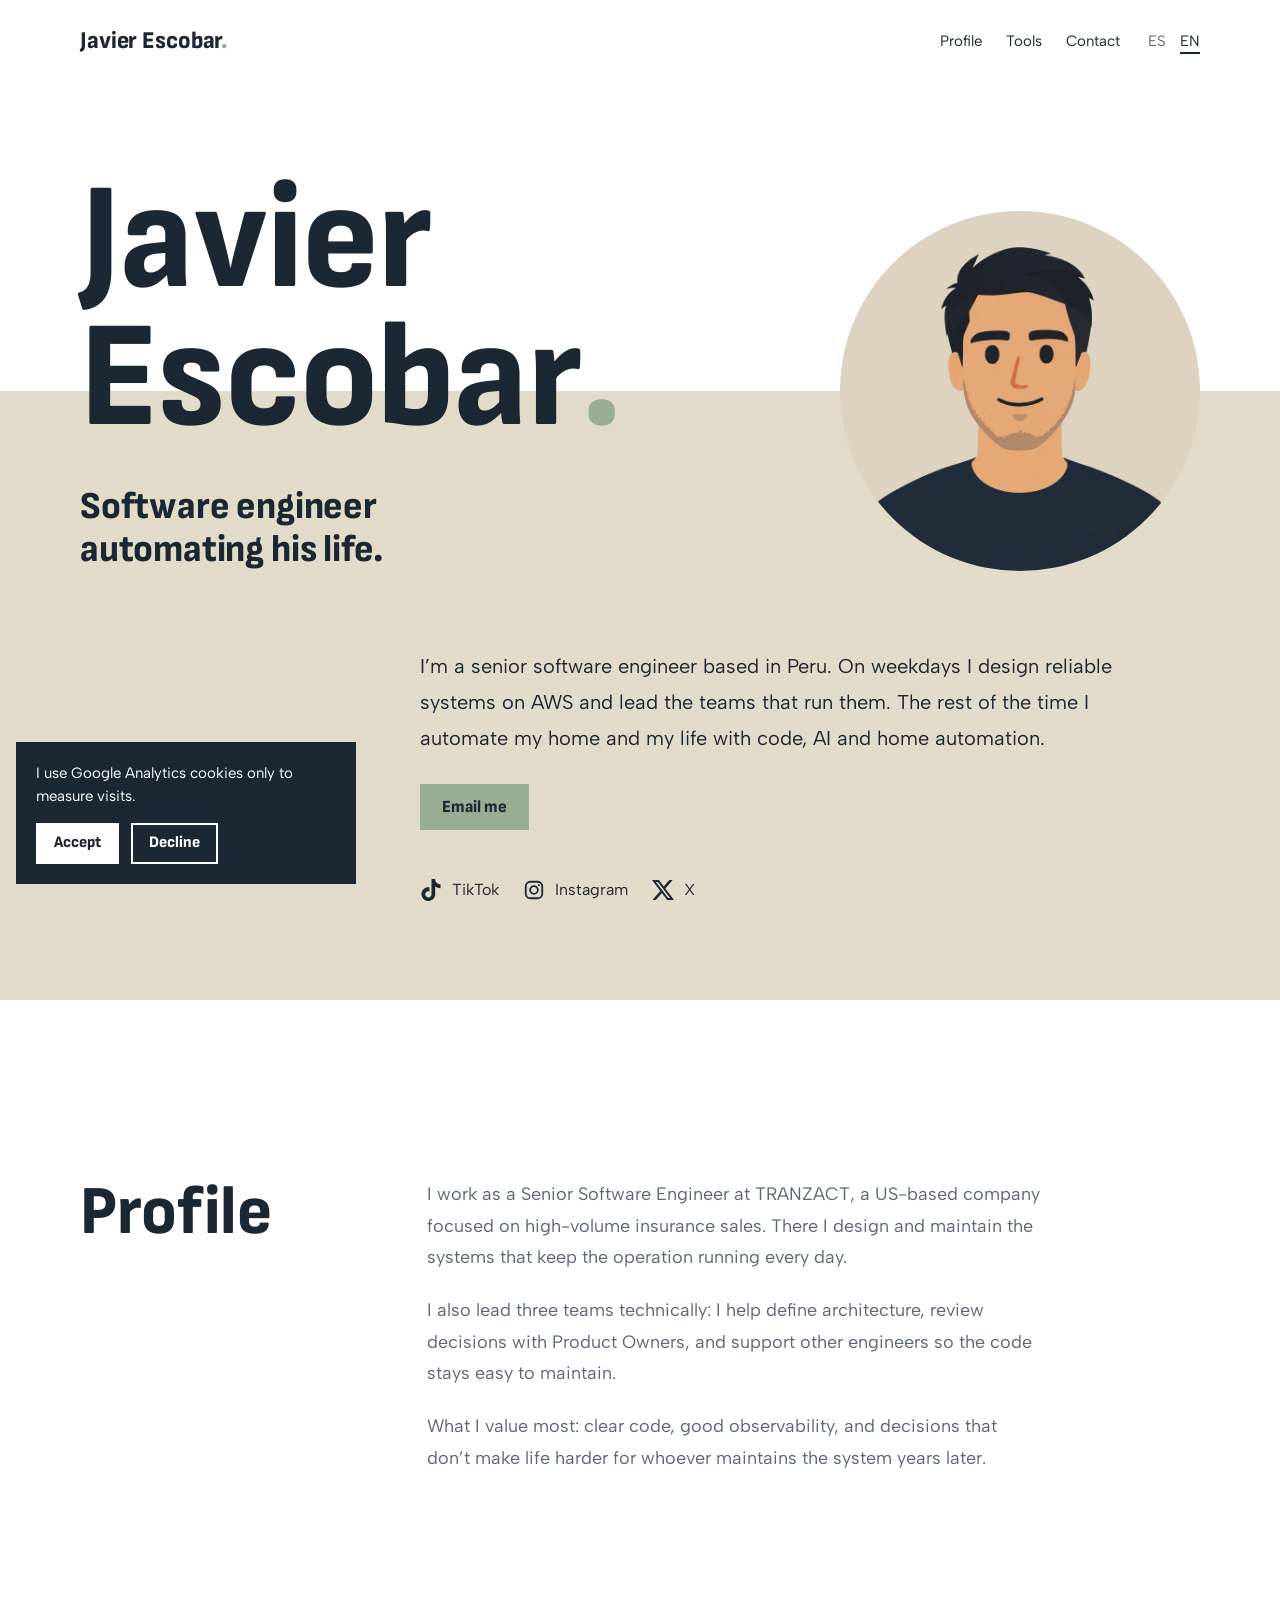
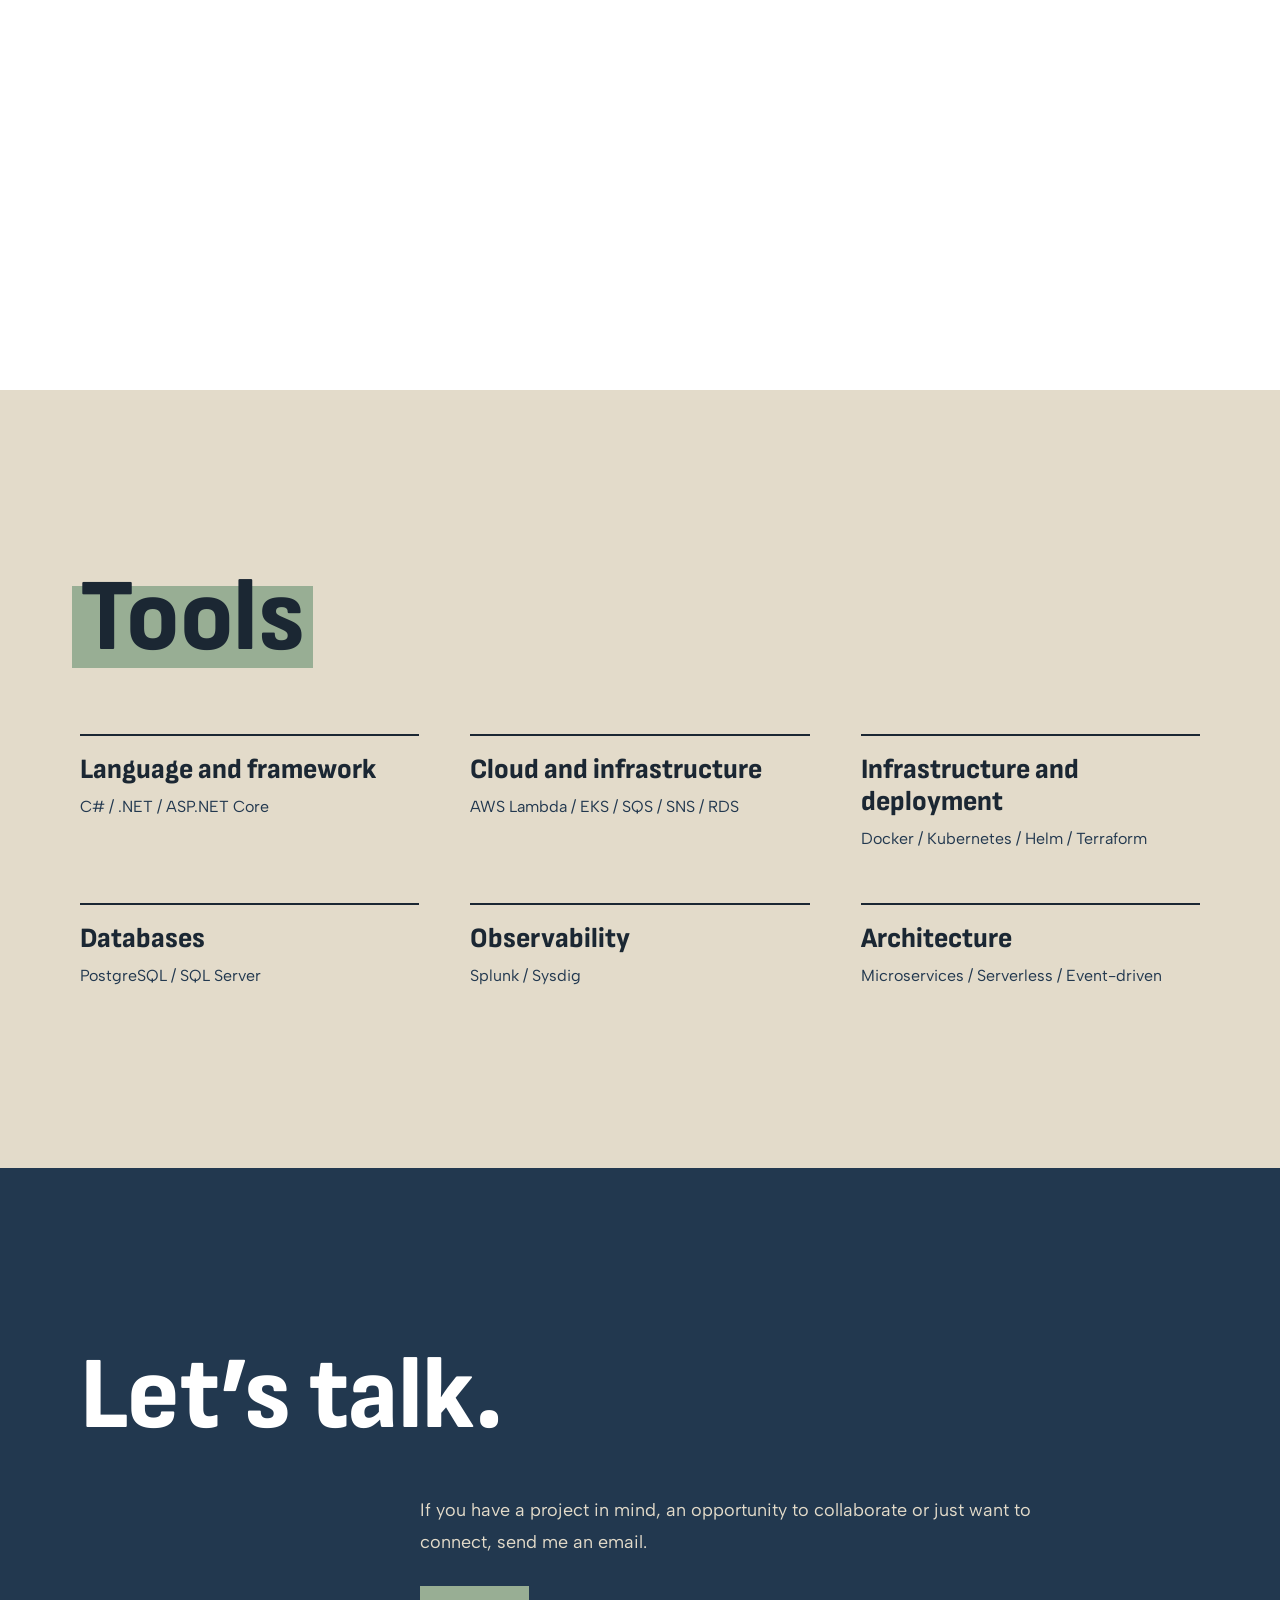
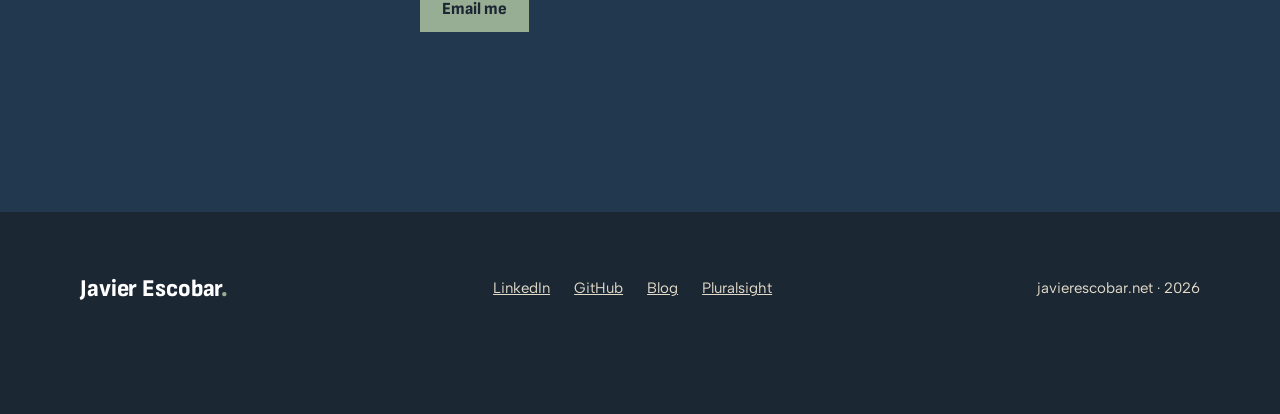
==== commit 43506485: "Add reactive avatar companion and easter eggs A small fixed avatar appears after the hero and change" ====
--- a/en/index.html
+++ b/en/index.html
@@ -121,7 +121,7 @@
         </header>
 
         <main id="main">
-            <div class="cover" aria-labelledby="hero-title">
+            <div class="cover" data-mood="base" data-hero aria-labelledby="hero-title">
                 <div>
                     <h1 id="hero-title" class="in" translate="no">Javier<br>Escobar<span class="dot">.</span></h1>
                     <p class="tagline in" style="--d: 80ms">Software engineer automating his life.</p>
@@ -130,6 +130,11 @@
                     <picture>
                         <source srcset="/images/avatar.webp" type="image/webp" />
                         <img src="/images/avatar.jpg" alt="Avatar of Javier Escobar" width="600" height="600" fetchpriority="high" />
+                    </picture>
+                    <picture class="brow" aria-hidden="true">
+                        <source srcset="/images/avatar-ceja.webp" type="image/webp" />
+                        <img src="/images/avatar-ceja.jpg" alt="" width="600" height="600" decoding="async"
+                            fetchpriority="low" />
                     </picture>
                     <picture class="laugh" aria-hidden="true">
                         <source srcset="/images/avatar-risa.webp" type="image/webp" />
@@ -139,7 +144,7 @@
                 </div>
             </div>
 
-            <div class="intro off">
+            <div class="intro off" data-mood="base" data-hero>
                 <p class="lede in" style="--d: 180ms">I’m a senior software engineer based in Peru. On weekdays I design reliable
                     systems on AWS and lead the teams that run them. The rest of the time I automate my home
                     and my life with code, AI and home automation.</p>
@@ -154,7 +159,7 @@
                 </ul>
             </div>
 
-            <section id="profile" class="split reveal" aria-labelledby="about-title">
+            <section id="profile" class="split reveal" data-mood="base" aria-labelledby="about-title">
                 <h2 id="about-title">Profile</h2>
                 <div class="off prose">
                     <p>I work as a Senior Software Engineer at TRANZACT, a US-based company focused on high-volume
@@ -167,7 +172,7 @@
                 </div>
             </section>
 
-            <section id="leadership" class="split reveal" aria-labelledby="leadership-title">
+            <section id="leadership" class="split reveal" data-mood="base" aria-labelledby="leadership-title">
                 <h2 id="leadership-title">Leadership</h2>
                 <div class="off prose">
                     <p>I lead projects from the first conversation with the business until the system is running
@@ -179,7 +184,7 @@
         </main>
     </div>
 
-    <section id="tools" class="band band-arena reveal" aria-labelledby="stack-title">
+    <section id="tools" data-mood="brow" class="band band-arena reveal" aria-labelledby="stack-title">
         <div class="wrap">
             <h2 id="stack-title"><span class="mark">Tools</span></h2>
             <dl class="stack" aria-label="Technology stack">
@@ -212,7 +217,7 @@
     </section>
 
 
-    <section id="contact" class="band band-azul on-dark reveal" aria-labelledby="contact-title">
+    <section id="contact" data-mood="laugh" class="band band-azul on-dark reveal" aria-labelledby="contact-title">
         <div class="wrap">
             <h2 id="contact-title">Let’s talk.</h2>
             <div class="off">
@@ -225,7 +230,7 @@
         </div>
     </section>
 
-    <footer class="footer band-tinta on-dark">
+    <footer class="footer band-tinta on-dark" data-mood="laugh">
         <div class="wrap">
             <span class="wm" translate="no">Javier Escobar<i>.</i></span>
             <ul class="ext" aria-label="External links">
@@ -239,6 +244,12 @@
         </div>
     </footer>
 
+    <div class="buddy" id="buddy" aria-hidden="true">
+        <img class="face face-base" src="/images/buddy-base.webp" alt="" width="192" height="192" decoding="async" />
+        <img class="face face-brow" src="/images/buddy-ceja.webp" alt="" width="192" height="192" decoding="async" />
+        <img class="face face-laugh" src="/images/buddy-risa.webp" alt="" width="192" height="192" decoding="async" />
+    </div>
+
     <div class="consent-banner" id="consentBanner" hidden>
         <p>I use Google Analytics cookies only to measure visits.</p>
         <div class="consent-actions">
--- a/styles.css
+++ b/styles.css
@@ -273,12 +273,18 @@
 }
 
 /* segunda expresión del avatar, encima de la base; aparece al pasar el cursor */
+.avatar .brow,
 .avatar .laugh {
     position: absolute;
     inset: 0;
     opacity: 0;
     pointer-events: none;
     transition: opacity 160ms ease;
+}
+
+html[data-mood="brow"] .avatar .brow,
+html[data-mood="laugh"] .avatar .laugh {
+    opacity: 1;
 }
 
 /* el retrato trae un borde blanco fino; el zoom lo deja fuera del círculo */
@@ -426,7 +432,7 @@
 
 /* ============ Pie ============ */
 .footer {
-    padding-block: 56px 40px;
+    padding-block: 56px 104px;
     font-size: 15px;
     color: var(--arena);
 }
@@ -456,6 +462,60 @@
     margin: 0;
     padding: 0;
     list-style: none;
+}
+
+/* ============ Avatar compañero ============ */
+/* Un avatar pequeño que te acompaña fuera de la portada y cambia de expresión según lo que ves o tocas. */
+.buddy {
+    position: fixed;
+    right: 16px;
+    bottom: 16px;
+    z-index: 40;
+    width: 64px;
+    height: 64px;
+    overflow: hidden;
+    border-radius: 50%;
+    background: var(--arena);
+    box-shadow: 0 0 0 3px var(--fondo);
+    opacity: 0;
+    transform: translateY(12px) scale(0.96);
+    pointer-events: none;
+    transition: opacity 300ms var(--ease-out), transform 300ms var(--ease-out);
+}
+
+html[data-buddy] .buddy {
+    opacity: 1;
+    transform: none;
+    pointer-events: auto;
+}
+
+.buddy .face {
+    position: absolute;
+    inset: 0;
+    width: 100%;
+    height: 100%;
+    object-fit: cover;
+    opacity: 0;
+    transform: scale(1.09);
+    transition: opacity 160ms ease;
+}
+
+.buddy .face-base,
+html[data-mood="brow"] .buddy .face-brow,
+html[data-mood="laugh"] .buddy .face-laugh {
+    opacity: 1;
+}
+
+@keyframes bump {
+    40% {
+        transform: scale(1.1);
+    }
+}
+
+@media (prefers-reduced-motion: no-preference) {
+    .buddy.bump {
+        animation: bump 240ms var(--ease-out);
+    }
 }
 
 /* ============ Aviso de cookies ============ */
@@ -701,6 +761,13 @@
         align-items: flex-start;
     }
 
+    .buddy {
+        right: 12px;
+        bottom: 12px;
+        width: 52px;
+        height: 52px;
+    }
+
     .consent-banner {
         left: 12px;
         right: 12px;
